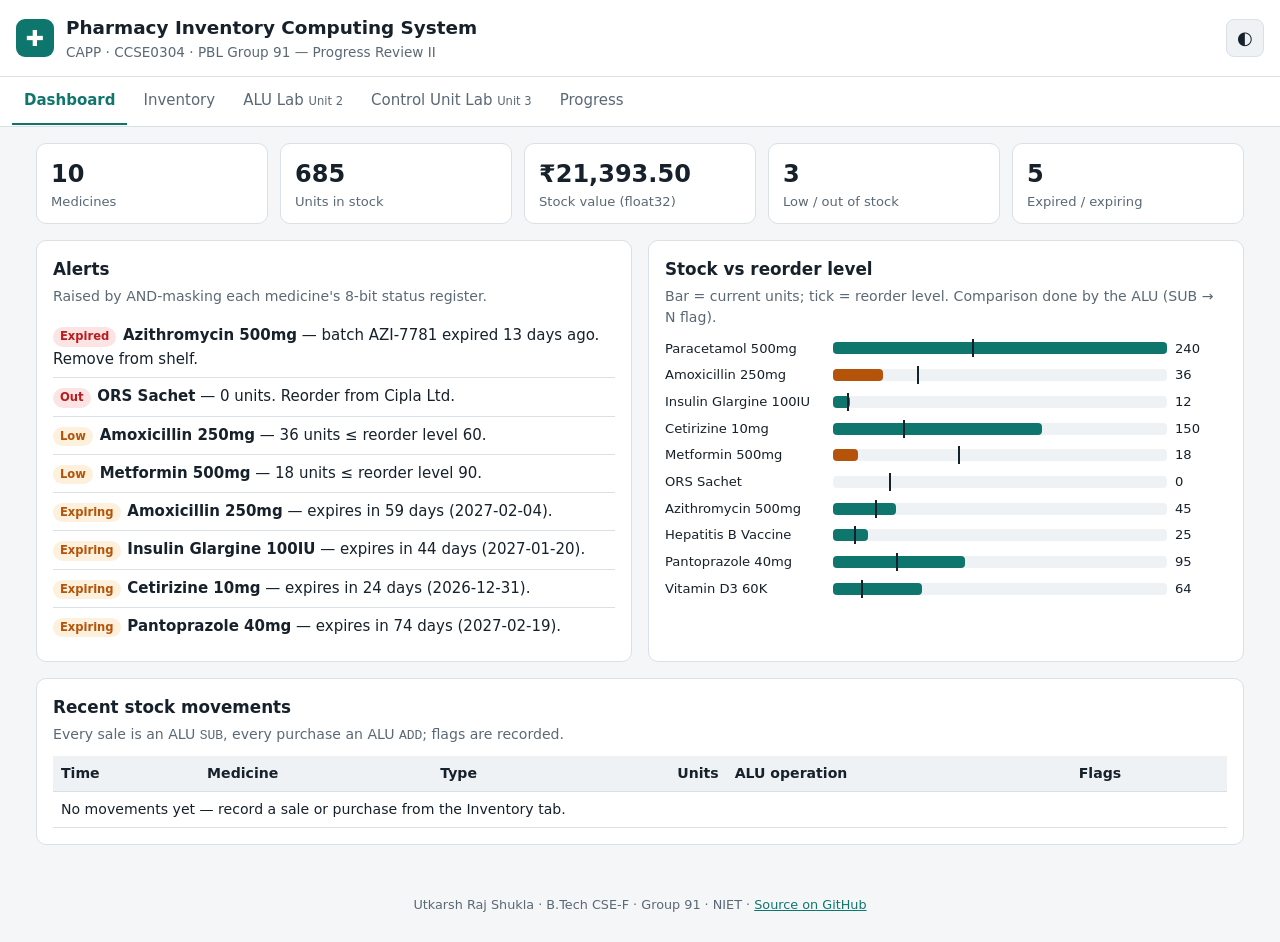
==== index.html @ ebd1732e "Pharmacy Inventory Computing System web app and Progress Report II Implements the remaining Unit 2 (" ====
<!doctype html>
<html lang="en">
<head>
  <meta charset="utf-8">
  <meta name="viewport" content="width=device-width, initial-scale=1">
  <title>Pharmacy Inventory Computing System</title>
  <meta name="description" content="CAPP PBL (CCSE0304) — Pharmacy Inventory Computing System with ALU and Control Unit simulators.">
  <link rel="icon" href="data:image/svg+xml,%3Csvg xmlns='http://www.w3.org/2000/svg' viewBox='0 0 32 32'%3E%3Crect width='32' height='32' rx='7' fill='%230f766e'/%3E%3Cpath d='M13 7h6v6h6v6h-6v6h-6v-6H7v-6h6z' fill='white'/%3E%3C/svg%3E">
  <link rel="stylesheet" href="assets/css/style.css">
</head>
<body>
  <header class="topbar">
    <div class="brand">
      <span class="logo" aria-hidden="true">✚</span>
      <div>
        <h1>Pharmacy Inventory Computing System</h1>
        <p class="sub">CAPP · CCSE0304 · PBL Group 91 — Progress Review II</p>
      </div>
    </div>
    <button class="icon-btn" id="themeBtn" title="Toggle dark / light theme" aria-label="Toggle theme">◐</button>
  </header>

  <nav class="tabs" role="tablist">
    <button role="tab" data-tab="dashboard" class="active">Dashboard</button>
    <button role="tab" data-tab="inventory">Inventory</button>
    <button role="tab" data-tab="alu">ALU Lab <small>Unit 2</small></button>
    <button role="tab" data-tab="cpu">Control Unit Lab <small>Unit 3</small></button>
    <button role="tab" data-tab="progress">Progress</button>
  </nav>

  <main>
    <!-- ============================ DASHBOARD ============================ -->
    <section id="tab-dashboard" class="tab active">
      <div class="kpis" id="kpis"></div>
      <div class="grid2">
        <div class="card">
          <h2>Alerts</h2>
          <p class="hint">Raised by AND-masking each medicine's 8-bit status register.</p>
          <ul class="alerts" id="alerts"></ul>
        </div>
        <div class="card">
          <h2>Stock vs reorder level</h2>
          <p class="hint">Bar = current units; tick = reorder level. Comparison done by the ALU (SUB → N flag).</p>
          <div id="stockBars" class="bars"></div>
        </div>
      </div>
      <div class="card">
        <h2>Recent stock movements</h2>
        <p class="hint">Every sale is an ALU <code>SUB</code>, every purchase an ALU <code>ADD</code>; flags are recorded.</p>
        <div class="table-wrap"><table id="txTable"></table></div>
      </div>
    </section>

    <!-- ============================ INVENTORY ============================ -->
    <section id="tab-inventory" class="tab">
      <div class="card">
        <div class="toolbar">
          <input type="search" id="search" placeholder="Search medicine, batch, supplier…" aria-label="Search">
          <div class="mask-filter" id="maskFilter" title="Filter with a bit mask (status AND mask ≠ 0)"></div>
          <span class="spacer"></span>
          <button class="btn primary" id="addBtn">+ Add medicine</button>
          <button class="btn" id="exportBtn">Export</button>
          <label class="btn">Import<input type="file" id="importFile" accept=".json" hidden></label>
          <button class="btn ghost" id="resetBtn">Reset sample data</button>
        </div>
        <p class="hint" id="maskExpr"></p>
        <div class="table-wrap"><table id="invTable" class="inv"></table></div>
      </div>
    </section>

    <!-- ============================ ALU LAB ============================ -->
    <section id="tab-alu" class="tab">
      <div class="card">
        <h2>Arithmetic &amp; Logic Unit design</h2>
        <p class="hint">8-bit ALU with function select S2 S1 S0. Example: A = units in stock, B = units sold.</p>
        <div class="form-row">
          <label>A <input type="number" id="aluA" value="120" min="0" max="255"></label>
          <label>B <input type="number" id="aluB" value="30" min="0" max="255"></label>
        </div>
        <div class="table-wrap"><table id="aluTable"></table></div>
      </div>

      <div class="grid2">
        <div class="card">
          <h2>Division — strips from loose tablets</h2>
          <p class="hint">Tablets ÷ pack size = strips (quotient) and loose tablets (remainder).</p>
          <div class="form-row">
            <label>Dividend Q <input type="number" id="divQ" value="157" min="0" max="255"></label>
            <label>Divisor M <input type="number" id="divM" value="10" min="1" max="255"></label>
            <label>Method
              <select id="divMethod"><option value="restoring">Restoring</option><option value="nonrestoring">Non-restoring</option></select>
            </label>
          </div>
          <div id="divOut"></div>
        </div>
        <div class="card">
          <h2>Booth's multiplication (signed)</h2>
          <p class="hint">e.g. stock change (−ve for returns) × units per pack. Range −127…127.</p>
          <div class="form-row">
            <label>Multiplicand M <input type="number" id="bM" value="-12" min="-127" max="127"></label>
            <label>Multiplier Q <input type="number" id="bQ" value="10" min="-127" max="127"></label>
          </div>
          <div id="boothOut"></div>
        </div>
      </div>

      <div class="card">
        <h2>Logic operations on the medicine status register</h2>
        <p class="hint">Selective set (OR), selective clear (AND with mask'), selective complement (XOR) and mask test (AND).</p>
        <div class="form-row">
          <label>Medicine <select id="logicMed"></select></label>
          <label>Operation
            <select id="logicOp">
              <option value="test">Mask test  (R ∧ M)</option>
              <option value="set">Selective set  (R ∨ M)</option>
              <option value="clear">Selective clear  (R ∧ M')</option>
              <option value="complement">Selective complement  (R ⊕ M)</option>
            </select>
          </label>
        </div>
        <div id="logicMask" class="bitpick"></div>
        <div id="logicOut"></div>
      </div>

      <div class="grid2">
        <div class="card">
          <h2>IEEE 754 — how a price is stored</h2>
          <div class="form-row">
            <label>Value (₹) <input type="text" id="fpVal" value="12.75"></label>
            <label>Precision
              <select id="fpPrec"><option value="single">Single (32-bit)</option><option value="double">Double (64-bit)</option></select>
            </label>
          </div>
          <div class="chips" id="fpPresets"></div>
          <div id="fpOut"></div>
        </div>
        <div class="card">
          <h2>Floating point arithmetic, step by step</h2>
          <p class="hint">Single precision, round-to-nearest-even — e.g. unit price × quantity = stock value.</p>
          <div class="form-row">
            <label>A <input type="text" id="fpA" value="6.4"></label>
            <label>Op
              <select id="fpOp"><option value="mul">×</option><option value="add">+</option><option value="sub">−</option><option value="div">÷</option></select>
            </label>
            <label>B <input type="text" id="fpB" value="36"></label>
          </div>
          <div id="fpArithOut"></div>
        </div>
      </div>
    </section>

    <!-- ============================ CONTROL UNIT LAB ============================ -->
    <section id="tab-cpu" class="tab">
      <div class="card">
        <h2>PharmaCPU — instruction set &amp; formats</h2>
        <p class="hint">16-bit instructions, 4-bit opcode, 8 registers, 512-word memory. Inventory records live at <code>0x100</code>.</p>
        <div class="grid2 tight">
          <div class="table-wrap"><table id="isaTable" class="compact"></table></div>
          <div id="formats"></div>
        </div>
      </div>

      <div class="card">
        <div class="toolbar">
          <h2 class="grow">Instruction cycle simulator</h2>
          <label>Program <select id="progSel"></select></label>
          <label>Control <select id="ctlSel"><option value="hard">Hardwired</option><option value="micro">Microprogrammed</option></select></label>
        </div>
        <p class="hint" id="progAbout"></p>
        <div class="sim">
          <div>
            <textarea id="asm" spellcheck="false" aria-label="Assembly source"></textarea>
            <div class="toolbar">
              <button class="btn primary" id="asmBtn">Assemble &amp; load</button>
              <button class="btn" id="tickBtn" title="One clock: one micro-operation step">Clock ▸</button>
              <button class="btn" id="instrBtn" title="Complete one instruction cycle">Instruction ▸▸</button>
              <button class="btn" id="runBtn">Run ▶</button>
            </div>
            <p class="err" id="asmErr"></p>
            <div class="table-wrap short"><table id="codeTable" class="compact mono"></table></div>
          </div>
          <div>
            <div id="regs" class="regs"></div>
            <div id="ctlView"></div>
            <h3>Micro-operation log</h3>
            <div class="table-wrap short"><table id="uopLog" class="compact mono"></table></div>
          </div>
        </div>
        <h3>Memory: inventory records (0x100…)</h3>
        <div class="table-wrap"><table id="memTable" class="compact mono"></table></div>
      </div>

      <div class="card">
        <h2>Horizontal vs vertical microprogramming</h2>
        <p class="hint" id="microHint"></p>
        <div class="table-wrap"><table id="cmTable" class="compact mono"></table></div>
      </div>

      <div class="card">
        <div class="toolbar">
          <h2 class="grow">Pipelining — 5-stage timing diagram</h2>
          <label><input type="checkbox" id="fwd" checked> Operand forwarding</label>
          <label>Show first <input type="number" id="pipeN" value="16" min="4" max="60"> instructions</label>
        </div>
        <div id="pipeStats" class="kpis small"></div>
        <div class="table-wrap"><table id="pipeTable" class="pipe mono"></table></div>
      </div>

      <div class="grid2">
        <div class="card">
          <h2>RISC vs CISC — recording sales</h2>
          <div class="form-row">
            <label>Sales transactions <input type="number" id="rcN" value="100" min="1" max="100000"></label>
          </div>
          <div id="riscCisc"></div>
        </div>
        <div class="card">
          <h2>Flynn's classification — expiry scan</h2>
          <div class="form-row">
            <label>SIMD lanes
              <select id="lanes"><option>2</option><option selected>4</option><option>8</option></select>
            </label>
            <button class="btn" id="sisdBtn">Run SISD</button>
            <button class="btn primary" id="simdBtn">Run SIMD</button>
          </div>
          <div id="flynnGrid" class="lanes"></div>
          <p id="flynnStat" class="hint"></p>
          <div class="table-wrap"><table id="flynnTable" class="compact"></table></div>
        </div>
      </div>
    </section>

    <!-- ============================ PROGRESS ============================ -->
    <section id="tab-progress" class="tab">
      <div class="card">
        <h2>Project progress — Review II</h2>
        <div class="progress"><div style="width:50%"></div><span>50%</span></div>
        <p class="hint">Month 1 (25%): problem, objectives, research, Unit 1 &amp; 2 study. Month 2 (+25%): remaining Unit 2 + Unit 3 implemented in this web app.</p>
        <div class="table-wrap"><table id="syllabus"></table></div>
      </div>
      <div class="card">
        <h2>Evidence &amp; supporting material</h2>
        <ul class="evidence">
          <li><b>Source code:</b> <a href="https://github.com/utk042/CAPP-PBL" target="_blank" rel="noopener">github.com/utk042/CAPP-PBL</a></li>
          <li><b>Live web app:</b> <a href="https://utk042.github.io/CAPP-PBL/" target="_blank" rel="noopener">utk042.github.io/CAPP-PBL</a> (GitHub Pages)</li>
          <li><b>Class notes &amp; lecture PPTs</b> (Units 2 &amp; 3) — division algorithms, IEEE 754, instruction cycle, micro-operations, hardwired vs microprogrammed control, pipelining, Flynn's taxonomy.</li>
          <li><b>Reference texts:</b> M. Morris Mano, <i>Computer System Architecture</i>; W. Stallings, <i>Computer Organization and Architecture</i>; Hamacher, <i>Computer Organization</i>.</li>
          <li><b>Automated self-checks:</b> <code>node tests/run.js</code> — verifies the ALU, Booth, division, IEEE 754 arithmetic (against hardware) and the CPU programs.</li>
          <li><b>Progress reports:</b> <code>reports/</code> folder of the repository.</li>
        </ul>
      </div>
    </section>
  </main>

  <dialog id="medDialog">
    <form method="dialog" id="medForm">
      <h2 id="medTitle">Add medicine</h2>
      <div class="form-grid">
        <label>Name <input name="name" required></label>
        <label>Category <input name="category"></label>
        <label>Batch <input name="batch"></label>
        <label>Supplier <input name="supplier"></label>
        <label>Quantity (units) <input name="qty" type="number" min="0" max="65535" required></label>
        <label>Units per pack <input name="packSize" type="number" min="1" max="255" required></label>
        <label>Reorder level <input name="reorder" type="number" min="0" max="65535" required></label>
        <label>Unit price (₹) <input name="price" type="number" min="0" step="0.01" required></label>
        <label>Expiry date <input name="expiry" type="date" required></label>
        <label class="check"><input name="rx" type="checkbox"> Prescription only</label>
        <label class="check"><input name="cold" type="checkbox"> Cold storage</label>
      </div>
      <div class="toolbar end">
        <button class="btn ghost" value="cancel" formnovalidate>Cancel</button>
        <button class="btn primary" value="save">Save</button>
      </div>
    </form>
  </dialog>

  <dialog id="moveDialog">
    <form method="dialog" id="moveForm">
      <h2 id="moveTitle">Stock movement</h2>
      <div class="form-row">
        <label>Type <select name="kind"><option value="sale">Sale (ALU SUB)</option><option value="purchase">Purchase (ALU ADD)</option></select></label>
        <label>Units <input name="units" type="number" min="1" max="65535" value="10" required></label>
      </div>
      <p class="err" id="moveErr"></p>
      <div class="toolbar end">
        <button class="btn ghost" value="cancel" formnovalidate>Cancel</button>
        <button class="btn primary" value="save">Apply</button>
      </div>
    </form>
  </dialog>

  <div id="toast" role="status" aria-live="polite"></div>

  <footer>
    Utkarsh Raj Shukla · B.Tech CSE-F · Group 91 · NIET ·
    <a href="https://github.com/utk042/CAPP-PBL" target="_blank" rel="noopener">Source on GitHub</a>
  </footer>

  <script src="assets/js/alu.js"></script>
  <script src="assets/js/cpu.js"></script>
  <script src="assets/js/store.js"></script>
  <script src="assets/js/app.js"></script>
</body>
</html>
---- assets/css/style.css ----
:root {
  --bg: #f4f6f8;
  --surface: #ffffff;
  --surface-2: #eef2f4;
  --text: #17212b;
  --muted: #5b6875;
  --border: #d9e0e6;
  --accent: #0f766e;
  --accent-soft: #d5efeb;
  --warn: #b45309;
  --warn-soft: #fdf0dc;
  --danger: #b91c1c;
  --danger-soft: #fde4e4;
  --ok: #15803d;
  --ok-soft: #dcf3e3;
  --info: #1d4ed8;
  --info-soft: #e0e9fd;
  --s-fill: #7c3aed;
  --e-fill: #0369a1;
  --f-fill: #0f766e;
  --radius: 10px;
  --mono: ui-monospace, SFMono-Regular, Menlo, Consolas, monospace;
  color-scheme: light;
}
@media (prefers-color-scheme: dark) {
  :root:not([data-theme="light"]) {
    --bg: #0f1418; --surface: #182027; --surface-2: #1f2a33; --text: #e5ebf0; --muted: #96a3ae;
    --border: #2c3944; --accent: #2dd4bf; --accent-soft: #123a37; --warn: #f59e0b; --warn-soft: #3a2a10;
    --danger: #f87171; --danger-soft: #3d1a1a; --ok: #4ade80; --ok-soft: #133222; --info: #60a5fa; --info-soft: #172a4a;
    --s-fill: #a78bfa; --e-fill: #38bdf8; --f-fill: #2dd4bf; color-scheme: dark;
  }
}
:root[data-theme="dark"] {
  --bg: #0f1418; --surface: #182027; --surface-2: #1f2a33; --text: #e5ebf0; --muted: #96a3ae;
  --border: #2c3944; --accent: #2dd4bf; --accent-soft: #123a37; --warn: #f59e0b; --warn-soft: #3a2a10;
  --danger: #f87171; --danger-soft: #3d1a1a; --ok: #4ade80; --ok-soft: #133222; --info: #60a5fa; --info-soft: #172a4a;
  --s-fill: #a78bfa; --e-fill: #38bdf8; --f-fill: #2dd4bf; color-scheme: dark;
}

* { box-sizing: border-box; }
html { -webkit-text-size-adjust: 100%; }
body {
  margin: 0; background: var(--bg); color: var(--text);
  font: 15px/1.5 system-ui, -apple-system, "Segoe UI", Roboto, sans-serif;
}
a { color: var(--accent); }
code, .mono { font-family: var(--mono); font-size: 0.92em; }
h1 { font-size: 1.15rem; margin: 0; }
h2 { font-size: 1.05rem; margin: 0 0 4px; }
h3 { font-size: 0.95rem; margin: 14px 0 6px; }
.hint { color: var(--muted); font-size: 0.88rem; margin: 2px 0 10px; }
.err { color: var(--danger); font-size: 0.88rem; min-height: 1em; margin: 4px 0; white-space: pre-wrap; }

.topbar {
  display: flex; align-items: center; justify-content: space-between; gap: 12px;
  padding: 14px 16px; background: var(--surface); border-bottom: 1px solid var(--border);
}
.brand { display: flex; gap: 12px; align-items: center; min-width: 0; }
.logo {
  width: 38px; height: 38px; border-radius: 9px; background: var(--accent); color: var(--surface);
  display: grid; place-items: center; font-size: 22px; flex: none;
}
.sub { margin: 0; color: var(--muted); font-size: 0.85rem; }
.icon-btn { border: 1px solid var(--border); background: var(--surface-2); color: var(--text); border-radius: 8px; width: 38px; height: 38px; font-size: 18px; cursor: pointer; flex: none; }

.tabs {
  display: flex; gap: 4px; padding: 0 12px; background: var(--surface); border-bottom: 1px solid var(--border);
  overflow-x: auto; position: sticky; top: 0; z-index: 5;
}
.tabs button {
  border: 0; background: none; color: var(--muted); padding: 12px 12px; cursor: pointer; font: inherit;
  border-bottom: 2px solid transparent; white-space: nowrap;
}
.tabs button small { font-size: 0.72rem; color: var(--muted); }
.tabs button.active { color: var(--accent); border-bottom-color: var(--accent); font-weight: 600; }

main { max-width: 1240px; margin: 0 auto; padding: 16px; }
.tab { display: none; }
.tab.active { display: block; }
.card { background: var(--surface); border: 1px solid var(--border); border-radius: var(--radius); padding: 16px; margin-bottom: 16px; min-width: 0; }
.grid2 { display: grid; grid-template-columns: repeat(2, minmax(0, 1fr)); gap: 16px; }
.grid2 > .card { margin-bottom: 0; }
.grid2 + .card, .grid2 + .grid2 { margin-top: 16px; }
.grid2.tight { gap: 12px; }
@media (max-width: 860px) { .grid2 { grid-template-columns: minmax(0, 1fr); } }

.kpis { display: grid; grid-template-columns: repeat(auto-fit, minmax(160px, 1fr)); gap: 12px; margin-bottom: 16px; }
.kpi { background: var(--surface); border: 1px solid var(--border); border-radius: var(--radius); padding: 12px 14px; }
.kpi .v { font-size: 1.5rem; font-weight: 700; font-variant-numeric: tabular-nums; }
.kpi .l { color: var(--muted); font-size: 0.82rem; }
.kpis.small .kpi { padding: 8px 12px; background: var(--surface-2); }
.kpis.small .v { font-size: 1.15rem; }

.table-wrap { overflow-x: auto; max-width: 100%; }
.table-wrap.short { max-height: 300px; overflow-y: auto; }
table { border-collapse: collapse; width: 100%; font-size: 0.88rem; }
th, td { text-align: left; padding: 7px 8px; border-bottom: 1px solid var(--border); vertical-align: top; }
th { background: var(--surface-2); font-weight: 600; position: sticky; top: 0; z-index: 1; }
td.num, th.num { text-align: right; font-variant-numeric: tabular-nums; }
table.compact th, table.compact td { padding: 4px 6px; }
tr.cur td { background: var(--accent-soft); }
tr.hi td { background: var(--info-soft); }

.toolbar { display: flex; flex-wrap: wrap; gap: 8px; align-items: center; margin-bottom: 8px; }
.toolbar.end { justify-content: flex-end; margin-top: 12px; }
.toolbar .grow { flex: 1; margin: 0; }
.spacer { flex: 1; }
.btn {
  border: 1px solid var(--border); background: var(--surface-2); color: var(--text); padding: 7px 12px;
  border-radius: 8px; cursor: pointer; font: inherit; font-size: 0.88rem; display: inline-flex; align-items: center; gap: 4px;
}
.btn:hover { border-color: var(--accent); }
.btn.primary { background: var(--accent); color: var(--surface); border-color: var(--accent); font-weight: 600; }
.btn.ghost { background: transparent; }
.btn.sm { padding: 3px 8px; font-size: 0.8rem; }
.btn.danger { color: var(--danger); }
input, select, textarea {
  font: inherit; font-size: 0.9rem; color: var(--text); background: var(--surface); border: 1px solid var(--border);
  border-radius: 7px; padding: 6px 8px; max-width: 100%;
}
input[type="number"] { width: 110px; }
input[type="search"] { min-width: 220px; flex: 1 1 220px; }
.form-row { display: flex; flex-wrap: wrap; gap: 12px; align-items: end; margin-bottom: 10px; }
.form-row label, .toolbar label { display: flex; flex-direction: column; gap: 3px; font-size: 0.8rem; color: var(--muted); }
.toolbar label:has(input[type="checkbox"]) { flex-direction: row; align-items: center; }
.form-grid { display: grid; grid-template-columns: repeat(2, minmax(0, 1fr)); gap: 10px; }
.form-grid label { display: flex; flex-direction: column; gap: 3px; font-size: 0.8rem; color: var(--muted); }
.form-grid label.check { flex-direction: row; align-items: center; gap: 6px; }
.form-grid input:not([type="checkbox"]) { width: 100%; }
@media (max-width: 520px) { .form-grid { grid-template-columns: minmax(0, 1fr); } }

.badge { display: inline-block; padding: 1px 7px; border-radius: 999px; font-size: 0.72rem; font-weight: 600; margin: 1px 2px 1px 0; white-space: nowrap; }
.b-ok { background: var(--ok-soft); color: var(--ok); }
.b-warn { background: var(--warn-soft); color: var(--warn); }
.b-danger { background: var(--danger-soft); color: var(--danger); }
.b-info { background: var(--info-soft); color: var(--info); }
.b-muted { background: var(--surface-2); color: var(--muted); }

.alerts { list-style: none; padding: 0; margin: 0; }
.alerts li { padding: 7px 0; border-bottom: 1px solid var(--border); }
.alerts li:last-child { border-bottom: 0; }

.bars { display: grid; gap: 7px; }
.bar-row { display: grid; grid-template-columns: minmax(90px, 160px) 1fr 52px; gap: 8px; align-items: center; font-size: 0.82rem; }
.bar-row .name { overflow: hidden; text-overflow: ellipsis; white-space: nowrap; }
.bar { position: relative; height: 12px; background: var(--surface-2); border-radius: 4px; }
.bar > i { position: absolute; inset: 0 auto 0 0; border-radius: 4px; background: var(--accent); }
.bar > i.low { background: var(--warn); }
.bar > i.out { background: var(--danger); }
.bar > b { position: absolute; top: -3px; bottom: -3px; width: 2px; background: var(--text); }

.bits { display: inline-flex; gap: 2px; flex-wrap: wrap; font-family: var(--mono); }
.bits span { min-width: 18px; text-align: center; padding: 2px 1px; border-radius: 3px; font-size: 0.82rem; }
.bits .s { background: var(--s-fill); color: var(--surface); }
.bits .e { background: var(--e-fill); color: var(--surface); }
.bits .f { background: var(--f-fill); color: var(--surface); }
.bits .on { background: var(--accent); color: var(--surface); }
.bits .off { background: var(--surface-2); color: var(--muted); }
.legend { display: flex; gap: 12px; flex-wrap: wrap; font-size: 0.8rem; color: var(--muted); margin: 6px 0; }
.legend i { display: inline-block; width: 10px; height: 10px; border-radius: 2px; margin-right: 4px; vertical-align: -1px; }
.chips { display: flex; flex-wrap: wrap; gap: 6px; margin-bottom: 8px; }
.bitpick { display: flex; flex-wrap: wrap; gap: 6px; margin: 6px 0 10px; }
.bitpick label { display: inline-flex; align-items: center; gap: 4px; padding: 3px 8px; border: 1px solid var(--border); border-radius: 999px; font-size: 0.8rem; cursor: pointer; }
.bitpick label:has(input:checked) { background: var(--accent-soft); border-color: var(--accent); }
.mask-filter { display: flex; flex-wrap: wrap; gap: 4px; }
.mask-filter label { display: inline-flex; gap: 3px; align-items: center; font-size: 0.75rem; padding: 3px 7px; border: 1px solid var(--border); border-radius: 999px; cursor: pointer; }
.mask-filter label:has(input:checked) { background: var(--accent-soft); border-color: var(--accent); }

.steps { display: grid; gap: 6px; }
.step { background: var(--surface-2); border-radius: 7px; padding: 7px 10px; }
.step b { display: block; font-size: 0.85rem; }
.step pre { margin: 2px 0 0; white-space: pre-wrap; word-break: break-all; font-family: var(--mono); font-size: 0.8rem; }
.result { margin: 10px 0 0; padding: 8px 12px; border-left: 3px solid var(--accent); background: var(--accent-soft); border-radius: 0 7px 7px 0; font-size: 0.9rem; }
.kv { display: grid; grid-template-columns: max-content 1fr; gap: 3px 12px; font-size: 0.86rem; margin-top: 8px; }
.kv dt { color: var(--muted); }
.kv dd { margin: 0; font-family: var(--mono); word-break: break-all; }

.fmt { margin-bottom: 8px; }
.fmt .t { font-size: 0.8rem; color: var(--muted); margin-bottom: 2px; }
.fmt .row { display: flex; font-family: var(--mono); font-size: 0.75rem; }
.fmt .row div { border: 1px solid var(--border); padding: 3px 2px; text-align: center; background: var(--surface-2); overflow: hidden; white-space: nowrap; }

.sim { display: grid; grid-template-columns: minmax(0, 1fr) minmax(0, 1fr); gap: 16px; }
@media (max-width: 900px) { .sim { grid-template-columns: minmax(0, 1fr); } }
textarea#asm { width: 100%; min-height: 260px; font-family: var(--mono); font-size: 0.82rem; line-height: 1.45; resize: vertical; }
.regs { display: grid; grid-template-columns: repeat(auto-fill, minmax(118px, 1fr)); gap: 6px; }
.reg { background: var(--surface-2); border-radius: 7px; padding: 5px 8px; font-family: var(--mono); font-size: 0.8rem; }
.reg b { color: var(--muted); font-weight: 600; margin-right: 4px; }
.reg.changed { outline: 2px solid var(--accent); }
.ctl { margin-top: 10px; padding: 10px; border: 1px dashed var(--border); border-radius: 8px; font-size: 0.85rem; }
.ctl .tline { display: flex; gap: 3px; flex-wrap: wrap; margin: 4px 0; }
.ctl .tline span { font-family: var(--mono); font-size: 0.75rem; padding: 2px 6px; border-radius: 4px; background: var(--surface-2); color: var(--muted); }
.ctl .tline span.on { background: var(--accent); color: var(--surface); }
.ctl code.word { word-break: break-all; }

table.pipe td, table.pipe th { text-align: center; padding: 4px 3px; min-width: 34px; font-size: 0.75rem; }
table.pipe td:first-child, table.pipe th:first-child { text-align: left; white-space: nowrap; min-width: 150px; position: sticky; left: 0; background: var(--surface); }
table.pipe th:first-child { background: var(--surface-2); }
.st-IF { background: #dbeafe; color: #1e3a8a; }
.st-ID { background: #e0e7ff; color: #3730a3; }
.st-EX { background: #ccfbf1; color: #115e59; }
.st-MEM { background: #fef3c7; color: #92400e; }
.st-WB { background: #dcfce7; color: #166534; }
.st-stall { background: repeating-linear-gradient(45deg, var(--danger-soft), var(--danger-soft) 4px, transparent 4px, transparent 8px); color: var(--danger); }

.lanes { display: grid; grid-template-columns: repeat(auto-fill, minmax(92px, 1fr)); gap: 6px; margin: 8px 0; }
.lane { border: 1px solid var(--border); border-radius: 7px; padding: 6px; font-size: 0.75rem; transition: background 0.2s; }
.lane .n { font-weight: 600; white-space: nowrap; overflow: hidden; text-overflow: ellipsis; }
.lane.active { background: var(--info-soft); border-color: var(--info); }
.lane.bad { background: var(--danger-soft); border-color: var(--danger); }
.lane.good { background: var(--ok-soft); }

.progress { position: relative; height: 26px; background: var(--surface-2); border-radius: 999px; overflow: hidden; margin: 10px 0; }
.progress > div { height: 100%; background: var(--accent); }
.progress > span { position: absolute; inset: 0; display: grid; place-items: center; font-weight: 700; font-size: 0.9rem; }
.evidence li { margin-bottom: 6px; }

dialog { border: 1px solid var(--border); border-radius: 12px; background: var(--surface); color: var(--text); padding: 18px; width: min(560px, calc(100vw - 32px)); }
dialog::backdrop { background: rgba(0, 0, 0, 0.45); }
#toast { position: fixed; left: 50%; bottom: 20px; transform: translateX(-50%); background: var(--text); color: var(--surface); padding: 9px 16px; border-radius: 8px; font-size: 0.88rem; opacity: 0; pointer-events: none; transition: opacity 0.2s; max-width: calc(100vw - 32px); }
#toast.show { opacity: 1; }
footer { text-align: center; color: var(--muted); font-size: 0.8rem; padding: 18px 16px 28px; }

@media (max-width: 600px) {
  main { padding: 12px 16px; }
  .topbar { padding: 12px 16px; }
  h1 { font-size: 1rem; }
  input[type="search"] { min-width: 0; }
}
table.inv { min-width: 980px; }
.toolbar label.btn { flex-direction: row; font-size: 0.88rem; color: var(--text); }
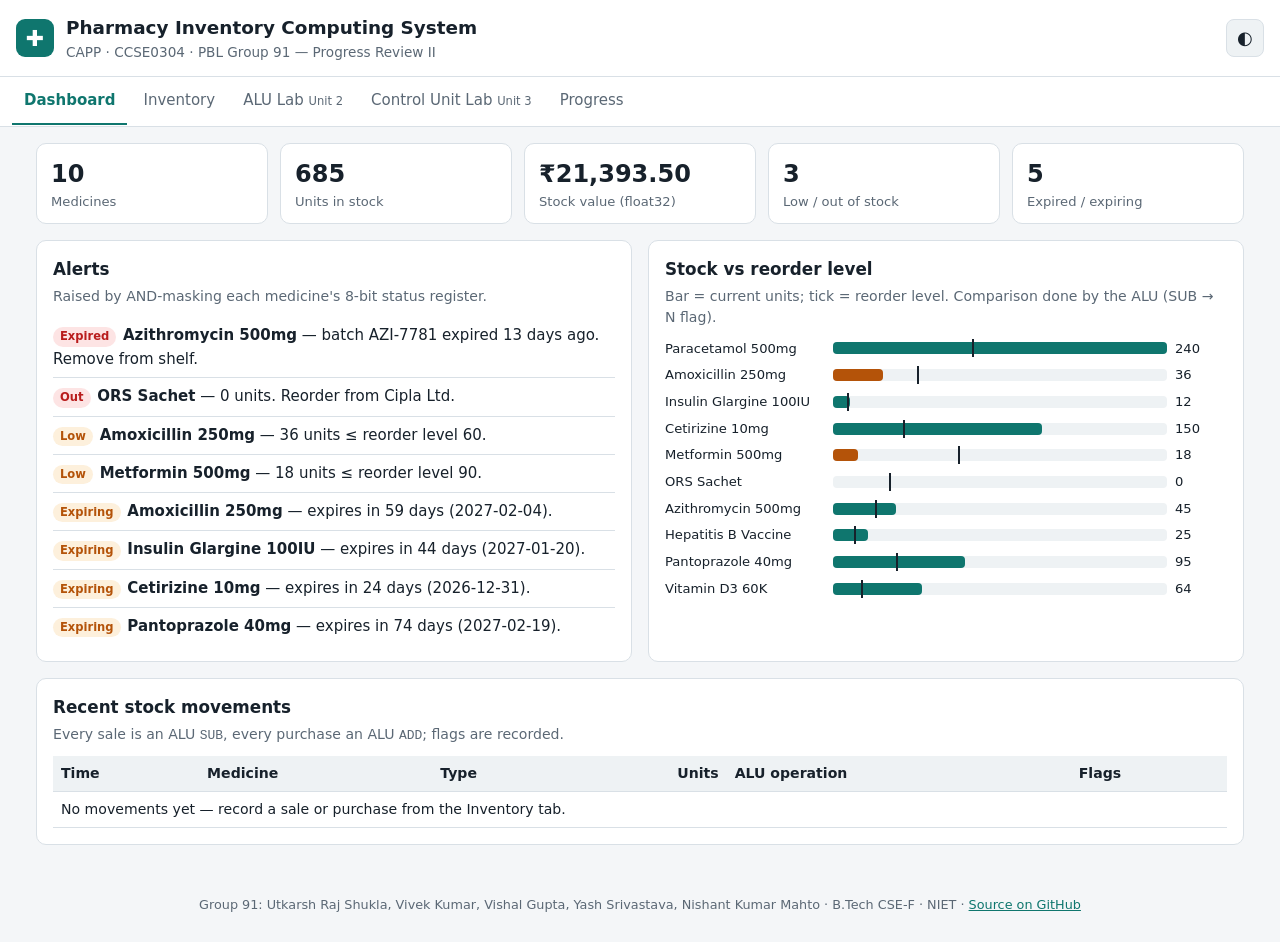
==== commit a0ec2035: "Rewrite Progress Report II in the group front-page format Front page lists all five group members wi" ====
--- a/index.html
+++ b/index.html
@@ -293,7 +293,7 @@
   <div id="toast" role="status" aria-live="polite"></div>
 
   <footer>
-    Utkarsh Raj Shukla · B.Tech CSE-F · Group 91 · NIET ·
+    Group 91: Utkarsh Raj Shukla, Vivek Kumar, Vishal Gupta, Yash Srivastava, Nishant Kumar Mahto · B.Tech CSE-F · NIET ·
     <a href="https://github.com/utk042/CAPP-PBL" target="_blank" rel="noopener">Source on GitHub</a>
   </footer>
 
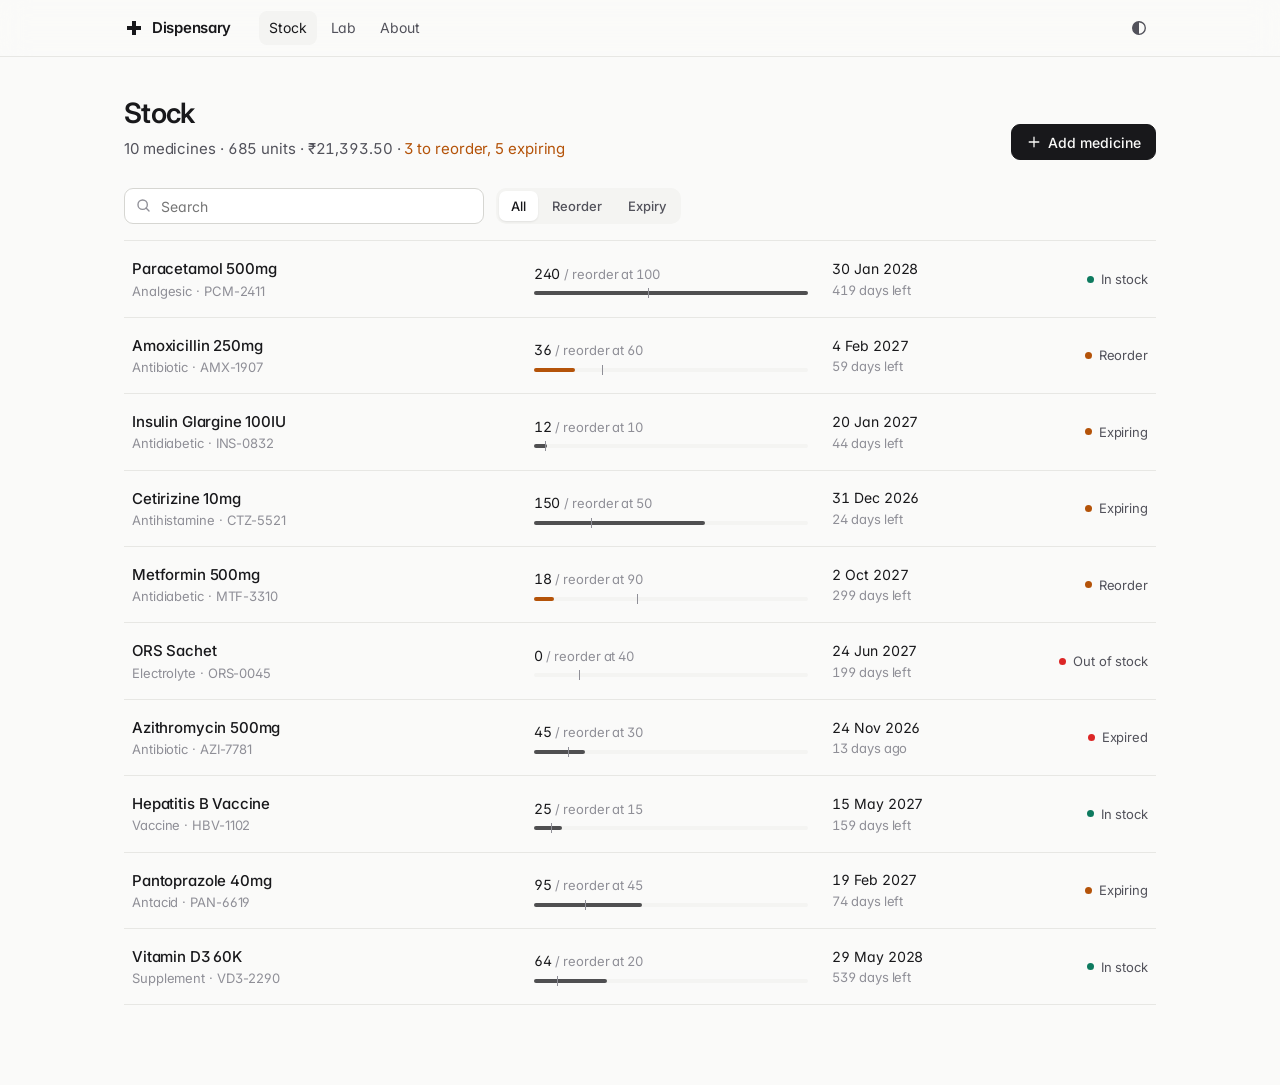
==== commit c6b86bbb: "Redesign the web app: minimal, three views, one concept at a time Stock is now a clean list with a d" ====
--- a/index.html
+++ b/index.html
@@ -2,300 +2,152 @@
 <html lang="en">
 <head>
   <meta charset="utf-8">
-  <meta name="viewport" content="width=device-width, initial-scale=1">
+  <meta name="viewport" content="width=device-width, initial-scale=1, viewport-fit=cover">
   <title>Pharmacy Inventory Computing System</title>
-  <meta name="description" content="CAPP PBL (CCSE0304) — Pharmacy Inventory Computing System with ALU and Control Unit simulators.">
-  <link rel="icon" href="data:image/svg+xml,%3Csvg xmlns='http://www.w3.org/2000/svg' viewBox='0 0 32 32'%3E%3Crect width='32' height='32' rx='7' fill='%230f766e'/%3E%3Cpath d='M13 7h6v6h6v6h-6v6h-6v-6H7v-6h6z' fill='white'/%3E%3C/svg%3E">
+  <meta name="description" content="Pharmacy inventory with the computer architecture behind every operation. CAPP PBL, Group 91, NIET.">
+  <meta name="theme-color" content="#fafaf9" media="(prefers-color-scheme: light)">
+  <meta name="theme-color" content="#0b0b0c" media="(prefers-color-scheme: dark)">
+  <link rel="icon" href="data:image/svg+xml,%3Csvg xmlns='http://www.w3.org/2000/svg' viewBox='0 0 32 32'%3E%3Crect width='32' height='32' rx='8' fill='%2318181b'/%3E%3Cpath d='M14 8h4v6h6v4h-6v6h-4v-6H8v-4h6z' fill='white'/%3E%3C/svg%3E">
+  <link rel="preconnect" href="https://fonts.googleapis.com">
+  <link rel="preconnect" href="https://fonts.gstatic.com" crossorigin>
+  <link href="https://fonts.googleapis.com/css2?family=Inter:wght@400;500;600&family=JetBrains+Mono:wght@400;500&display=swap" rel="stylesheet">
   <link rel="stylesheet" href="assets/css/style.css">
 </head>
 <body>
-  <header class="topbar">
-    <div class="brand">
-      <span class="logo" aria-hidden="true">✚</span>
-      <div>
-        <h1>Pharmacy Inventory Computing System</h1>
-        <p class="sub">CAPP · CCSE0304 · PBL Group 91 — Progress Review II</p>
-      </div>
+  <header class="bar">
+    <div class="bar-in">
+      <a class="mark" href="#stock" aria-label="Home">
+        <svg viewBox="0 0 20 20" aria-hidden="true"><path d="M8 3h4v5h5v4h-5v5H8v-5H3V8h5z"/></svg>
+        <span>Dispensary</span>
+      </a>
+      <nav class="nav" aria-label="Sections">
+        <a href="#stock" data-view="stock">Stock</a>
+        <a href="#lab" data-view="lab">Lab</a>
+        <a href="#about" data-view="about">About</a>
+      </nav>
+      <button class="icon" id="theme" aria-label="Toggle dark mode">
+        <svg viewBox="0 0 20 20" aria-hidden="true"><path d="M10 3a7 7 0 1 0 0 14V3z"/><circle cx="10" cy="10" r="7" fill="none" stroke="currentColor" stroke-width="1.5"/></svg>
+      </button>
     </div>
-    <button class="icon-btn" id="themeBtn" title="Toggle dark / light theme" aria-label="Toggle theme">◐</button>
   </header>
 
-  <nav class="tabs" role="tablist">
-    <button role="tab" data-tab="dashboard" class="active">Dashboard</button>
-    <button role="tab" data-tab="inventory">Inventory</button>
-    <button role="tab" data-tab="alu">ALU Lab <small>Unit 2</small></button>
-    <button role="tab" data-tab="cpu">Control Unit Lab <small>Unit 3</small></button>
-    <button role="tab" data-tab="progress">Progress</button>
-  </nav>
+  <main>
+    <!-- ================= STOCK ================= -->
+    <section class="view" id="view-stock">
+      <div class="head">
+        <div>
+          <h1>Stock</h1>
+          <p class="lede" id="summary"></p>
+        </div>
+        <button class="btn solid" id="add">
+          <svg viewBox="0 0 20 20" aria-hidden="true"><path d="M10 4v12M4 10h12"/></svg>Add medicine
+        </button>
+      </div>
 
-  <main>
-    <!-- ============================ DASHBOARD ============================ -->
-    <section id="tab-dashboard" class="tab active">
-      <div class="kpis" id="kpis"></div>
-      <div class="grid2">
-        <div class="card">
-          <h2>Alerts</h2>
-          <p class="hint">Raised by AND-masking each medicine's 8-bit status register.</p>
-          <ul class="alerts" id="alerts"></ul>
-        </div>
-        <div class="card">
-          <h2>Stock vs reorder level</h2>
-          <p class="hint">Bar = current units; tick = reorder level. Comparison done by the ALU (SUB → N flag).</p>
-          <div id="stockBars" class="bars"></div>
+      <div class="tools">
+        <label class="search">
+          <svg viewBox="0 0 20 20" aria-hidden="true"><circle cx="9" cy="9" r="5.5"/><path d="m13 13 3.5 3.5"/></svg>
+          <input type="search" id="q" placeholder="Search" aria-label="Search medicines">
+        </label>
+        <div class="seg" id="filter" role="tablist" aria-label="Filter">
+          <button data-f="all" class="on">All</button>
+          <button data-f="reorder">Reorder</button>
+          <button data-f="expiry">Expiry</button>
         </div>
       </div>
-      <div class="card">
-        <h2>Recent stock movements</h2>
-        <p class="hint">Every sale is an ALU <code>SUB</code>, every purchase an ALU <code>ADD</code>; flags are recorded.</p>
-        <div class="table-wrap"><table id="txTable"></table></div>
+
+      <div class="list" id="list" role="list"></div>
+    </section>
+
+    <!-- ================= LAB ================= -->
+    <section class="view" id="view-lab">
+      <div class="head">
+        <div>
+          <h1>Lab</h1>
+          <p class="lede">The hardware behind each operation, one concept at a time.</p>
+        </div>
+      </div>
+      <div class="lab">
+        <nav class="topics" id="topics" aria-label="Concepts"></nav>
+        <article class="panel" id="panel"></article>
       </div>
     </section>
 
-    <!-- ============================ INVENTORY ============================ -->
-    <section id="tab-inventory" class="tab">
-      <div class="card">
-        <div class="toolbar">
-          <input type="search" id="search" placeholder="Search medicine, batch, supplier…" aria-label="Search">
-          <div class="mask-filter" id="maskFilter" title="Filter with a bit mask (status AND mask ≠ 0)"></div>
-          <span class="spacer"></span>
-          <button class="btn primary" id="addBtn">+ Add medicine</button>
-          <button class="btn" id="exportBtn">Export</button>
-          <label class="btn">Import<input type="file" id="importFile" accept=".json" hidden></label>
-          <button class="btn ghost" id="resetBtn">Reset sample data</button>
-        </div>
-        <p class="hint" id="maskExpr"></p>
-        <div class="table-wrap"><table id="invTable" class="inv"></table></div>
-      </div>
-    </section>
-
-    <!-- ============================ ALU LAB ============================ -->
-    <section id="tab-alu" class="tab">
-      <div class="card">
-        <h2>Arithmetic &amp; Logic Unit design</h2>
-        <p class="hint">8-bit ALU with function select S2 S1 S0. Example: A = units in stock, B = units sold.</p>
-        <div class="form-row">
-          <label>A <input type="number" id="aluA" value="120" min="0" max="255"></label>
-          <label>B <input type="number" id="aluB" value="30" min="0" max="255"></label>
-        </div>
-        <div class="table-wrap"><table id="aluTable"></table></div>
-      </div>
-
-      <div class="grid2">
-        <div class="card">
-          <h2>Division — strips from loose tablets</h2>
-          <p class="hint">Tablets ÷ pack size = strips (quotient) and loose tablets (remainder).</p>
-          <div class="form-row">
-            <label>Dividend Q <input type="number" id="divQ" value="157" min="0" max="255"></label>
-            <label>Divisor M <input type="number" id="divM" value="10" min="1" max="255"></label>
-            <label>Method
-              <select id="divMethod"><option value="restoring">Restoring</option><option value="nonrestoring">Non-restoring</option></select>
-            </label>
-          </div>
-          <div id="divOut"></div>
-        </div>
-        <div class="card">
-          <h2>Booth's multiplication (signed)</h2>
-          <p class="hint">e.g. stock change (−ve for returns) × units per pack. Range −127…127.</p>
-          <div class="form-row">
-            <label>Multiplicand M <input type="number" id="bM" value="-12" min="-127" max="127"></label>
-            <label>Multiplier Q <input type="number" id="bQ" value="10" min="-127" max="127"></label>
-          </div>
-          <div id="boothOut"></div>
+    <!-- ================= ABOUT ================= -->
+    <section class="view" id="view-about">
+      <div class="head">
+        <div>
+          <h1>About</h1>
+          <p class="lede">Computer Architecture &amp; Parallel Processing (CCSE0304) · PBL Group 91 · NIET Greater Noida</p>
         </div>
       </div>
+      <div class="about">
+        <div>
+          <p class="prose">A pharmacy inventory system in which every computation runs on simulated hardware. A sale is an ALU subtraction. A low-stock alert is a bit mask. A price is an IEEE 754 word. A stock scan is a program on a small CPU, run one clock at a time.</p>
 
-      <div class="card">
-        <h2>Logic operations on the medicine status register</h2>
-        <p class="hint">Selective set (OR), selective clear (AND with mask'), selective complement (XOR) and mask test (AND).</p>
-        <div class="form-row">
-          <label>Medicine <select id="logicMed"></select></label>
-          <label>Operation
-            <select id="logicOp">
-              <option value="test">Mask test  (R ∧ M)</option>
-              <option value="set">Selective set  (R ∨ M)</option>
-              <option value="clear">Selective clear  (R ∧ M')</option>
-              <option value="complement">Selective complement  (R ⊕ M)</option>
-            </select>
-          </label>
+          <h2>Progress</h2>
+          <div class="meter"><span style="width:50%"></span></div>
+          <p class="small"><b>50%</b>. Units 1–3 are implemented. Units 4–5 (cache, coherence and parallel systems) come in the final review.</p>
+
+          <h2>Syllabus</h2>
+          <dl class="rows" id="syllabus"></dl>
         </div>
-        <div id="logicMask" class="bitpick"></div>
-        <div id="logicOut"></div>
-      </div>
+        <aside>
+          <h2>Team</h2>
+          <ul class="team">
+            <li><span>Utkarsh Raj Shukla</span><code>2501330100398</code></li>
+            <li><span>Vivek Kumar</span><code>2501330100414</code></li>
+            <li><span>Vishal Gupta</span><code>2501330100411</code></li>
+            <li><span>Yash Srivastava</span><code>2501330100422</code></li>
+            <li><span>Nishant Kumar Mahto</span><code>0261DCS009</code></li>
+          </ul>
+          <p class="small">Faculty: Dr. Amrita Bhatnagar<br>SDG 3: Good Health &amp; Well-Being</p>
 
-      <div class="grid2">
-        <div class="card">
-          <h2>IEEE 754 — how a price is stored</h2>
-          <div class="form-row">
-            <label>Value (₹) <input type="text" id="fpVal" value="12.75"></label>
-            <label>Precision
-              <select id="fpPrec"><option value="single">Single (32-bit)</option><option value="double">Double (64-bit)</option></select>
-            </label>
-          </div>
-          <div class="chips" id="fpPresets"></div>
-          <div id="fpOut"></div>
-        </div>
-        <div class="card">
-          <h2>Floating point arithmetic, step by step</h2>
-          <p class="hint">Single precision, round-to-nearest-even — e.g. unit price × quantity = stock value.</p>
-          <div class="form-row">
-            <label>A <input type="text" id="fpA" value="6.4"></label>
-            <label>Op
-              <select id="fpOp"><option value="mul">×</option><option value="add">+</option><option value="sub">−</option><option value="div">÷</option></select>
-            </label>
-            <label>B <input type="text" id="fpB" value="36"></label>
-          </div>
-          <div id="fpArithOut"></div>
-        </div>
-      </div>
-    </section>
-
-    <!-- ============================ CONTROL UNIT LAB ============================ -->
-    <section id="tab-cpu" class="tab">
-      <div class="card">
-        <h2>PharmaCPU — instruction set &amp; formats</h2>
-        <p class="hint">16-bit instructions, 4-bit opcode, 8 registers, 512-word memory. Inventory records live at <code>0x100</code>.</p>
-        <div class="grid2 tight">
-          <div class="table-wrap"><table id="isaTable" class="compact"></table></div>
-          <div id="formats"></div>
-        </div>
-      </div>
-
-      <div class="card">
-        <div class="toolbar">
-          <h2 class="grow">Instruction cycle simulator</h2>
-          <label>Program <select id="progSel"></select></label>
-          <label>Control <select id="ctlSel"><option value="hard">Hardwired</option><option value="micro">Microprogrammed</option></select></label>
-        </div>
-        <p class="hint" id="progAbout"></p>
-        <div class="sim">
-          <div>
-            <textarea id="asm" spellcheck="false" aria-label="Assembly source"></textarea>
-            <div class="toolbar">
-              <button class="btn primary" id="asmBtn">Assemble &amp; load</button>
-              <button class="btn" id="tickBtn" title="One clock: one micro-operation step">Clock ▸</button>
-              <button class="btn" id="instrBtn" title="Complete one instruction cycle">Instruction ▸▸</button>
-              <button class="btn" id="runBtn">Run ▶</button>
-            </div>
-            <p class="err" id="asmErr"></p>
-            <div class="table-wrap short"><table id="codeTable" class="compact mono"></table></div>
-          </div>
-          <div>
-            <div id="regs" class="regs"></div>
-            <div id="ctlView"></div>
-            <h3>Micro-operation log</h3>
-            <div class="table-wrap short"><table id="uopLog" class="compact mono"></table></div>
-          </div>
-        </div>
-        <h3>Memory: inventory records (0x100…)</h3>
-        <div class="table-wrap"><table id="memTable" class="compact mono"></table></div>
-      </div>
-
-      <div class="card">
-        <h2>Horizontal vs vertical microprogramming</h2>
-        <p class="hint" id="microHint"></p>
-        <div class="table-wrap"><table id="cmTable" class="compact mono"></table></div>
-      </div>
-
-      <div class="card">
-        <div class="toolbar">
-          <h2 class="grow">Pipelining — 5-stage timing diagram</h2>
-          <label><input type="checkbox" id="fwd" checked> Operand forwarding</label>
-          <label>Show first <input type="number" id="pipeN" value="16" min="4" max="60"> instructions</label>
-        </div>
-        <div id="pipeStats" class="kpis small"></div>
-        <div class="table-wrap"><table id="pipeTable" class="pipe mono"></table></div>
-      </div>
-
-      <div class="grid2">
-        <div class="card">
-          <h2>RISC vs CISC — recording sales</h2>
-          <div class="form-row">
-            <label>Sales transactions <input type="number" id="rcN" value="100" min="1" max="100000"></label>
-          </div>
-          <div id="riscCisc"></div>
-        </div>
-        <div class="card">
-          <h2>Flynn's classification — expiry scan</h2>
-          <div class="form-row">
-            <label>SIMD lanes
-              <select id="lanes"><option>2</option><option selected>4</option><option>8</option></select>
-            </label>
-            <button class="btn" id="sisdBtn">Run SISD</button>
-            <button class="btn primary" id="simdBtn">Run SIMD</button>
-          </div>
-          <div id="flynnGrid" class="lanes"></div>
-          <p id="flynnStat" class="hint"></p>
-          <div class="table-wrap"><table id="flynnTable" class="compact"></table></div>
-        </div>
-      </div>
-    </section>
-
-    <!-- ============================ PROGRESS ============================ -->
-    <section id="tab-progress" class="tab">
-      <div class="card">
-        <h2>Project progress — Review II</h2>
-        <div class="progress"><div style="width:50%"></div><span>50%</span></div>
-        <p class="hint">Month 1 (25%): problem, objectives, research, Unit 1 &amp; 2 study. Month 2 (+25%): remaining Unit 2 + Unit 3 implemented in this web app.</p>
-        <div class="table-wrap"><table id="syllabus"></table></div>
-      </div>
-      <div class="card">
-        <h2>Evidence &amp; supporting material</h2>
-        <ul class="evidence">
-          <li><b>Source code:</b> <a href="https://github.com/utk042/CAPP-PBL" target="_blank" rel="noopener">github.com/utk042/CAPP-PBL</a></li>
-          <li><b>Live web app:</b> <a href="https://utk042.github.io/CAPP-PBL/" target="_blank" rel="noopener">utk042.github.io/CAPP-PBL</a> (GitHub Pages)</li>
-          <li><b>Class notes &amp; lecture PPTs</b> (Units 2 &amp; 3) — division algorithms, IEEE 754, instruction cycle, micro-operations, hardwired vs microprogrammed control, pipelining, Flynn's taxonomy.</li>
-          <li><b>Reference texts:</b> M. Morris Mano, <i>Computer System Architecture</i>; W. Stallings, <i>Computer Organization and Architecture</i>; Hamacher, <i>Computer Organization</i>.</li>
-          <li><b>Automated self-checks:</b> <code>node tests/run.js</code> — verifies the ALU, Booth, division, IEEE 754 arithmetic (against hardware) and the CPU programs.</li>
-          <li><b>Progress reports:</b> <code>reports/</code> folder of the repository.</li>
-        </ul>
+          <h2>Links</h2>
+          <ul class="links">
+            <li><a href="https://github.com/utk042/CAPP-PBL" target="_blank" rel="noopener">Source code ↗</a></li>
+            <li><a href="https://github.com/utk042/CAPP-PBL/tree/claude/capp-syllabus-completion-h5zlb3/reports" target="_blank" rel="noopener">Progress reports ↗</a></li>
+          </ul>
+          <h2>References</h2>
+          <p class="small">Class notes and lecture slides, Units 1–3 · Mano, <i>Computer System Architecture</i> · Stallings, <i>Computer Organization and Architecture</i> · Hamacher, <i>Computer Organization</i> · IEEE 754-2019</p>
+        </aside>
       </div>
     </section>
   </main>
 
-  <dialog id="medDialog">
-    <form method="dialog" id="medForm">
-      <h2 id="medTitle">Add medicine</h2>
-      <div class="form-grid">
-        <label>Name <input name="name" required></label>
-        <label>Category <input name="category"></label>
-        <label>Batch <input name="batch"></label>
-        <label>Supplier <input name="supplier"></label>
-        <label>Quantity (units) <input name="qty" type="number" min="0" max="65535" required></label>
-        <label>Units per pack <input name="packSize" type="number" min="1" max="255" required></label>
-        <label>Reorder level <input name="reorder" type="number" min="0" max="65535" required></label>
-        <label>Unit price (₹) <input name="price" type="number" min="0" step="0.01" required></label>
-        <label>Expiry date <input name="expiry" type="date" required></label>
+  <!-- medicine detail sheet -->
+  <dialog class="sheet" id="sheet" aria-labelledby="sheetTitle">
+    <div class="sheet-in" id="sheetBody"></div>
+  </dialog>
+
+  <!-- add / edit form -->
+  <dialog class="sheet" id="editor" aria-labelledby="edTitle">
+    <form class="sheet-in" id="edForm" method="dialog">
+      <div class="sheet-head">
+        <h2 id="edTitle">Add medicine</h2>
+        <button class="icon" value="cancel" formnovalidate aria-label="Close"><svg viewBox="0 0 20 20"><path d="m5 5 10 10M15 5 5 15"/></svg></button>
+      </div>
+      <div class="fields">
+        <label class="wide">Name<input name="name" required autocomplete="off"></label>
+        <label>Category<input name="category"></label>
+        <label>Batch<input name="batch"></label>
+        <label class="wide">Supplier<input name="supplier"></label>
+        <label>Units<input name="qty" type="number" min="0" max="65535" required></label>
+        <label>Units per pack<input name="packSize" type="number" min="1" max="255" required></label>
+        <label>Reorder level<input name="reorder" type="number" min="0" max="65535" required></label>
+        <label>Unit price (₹)<input name="price" type="number" min="0" step="0.01" required></label>
+        <label class="wide">Expiry<input name="expiry" type="date" required></label>
         <label class="check"><input name="rx" type="checkbox"> Prescription only</label>
         <label class="check"><input name="cold" type="checkbox"> Cold storage</label>
       </div>
-      <div class="toolbar end">
-        <button class="btn ghost" value="cancel" formnovalidate>Cancel</button>
-        <button class="btn primary" value="save">Save</button>
+      <div class="sheet-foot">
+        <button class="btn" value="cancel" formnovalidate>Cancel</button>
+        <button class="btn solid" value="save">Save</button>
       </div>
     </form>
   </dialog>
 
-  <dialog id="moveDialog">
-    <form method="dialog" id="moveForm">
-      <h2 id="moveTitle">Stock movement</h2>
-      <div class="form-row">
-        <label>Type <select name="kind"><option value="sale">Sale (ALU SUB)</option><option value="purchase">Purchase (ALU ADD)</option></select></label>
-        <label>Units <input name="units" type="number" min="1" max="65535" value="10" required></label>
-      </div>
-      <p class="err" id="moveErr"></p>
-      <div class="toolbar end">
-        <button class="btn ghost" value="cancel" formnovalidate>Cancel</button>
-        <button class="btn primary" value="save">Apply</button>
-      </div>
-    </form>
-  </dialog>
-
-  <div id="toast" role="status" aria-live="polite"></div>
-
-  <footer>
-    Group 91: Utkarsh Raj Shukla, Vivek Kumar, Vishal Gupta, Yash Srivastava, Nishant Kumar Mahto · B.Tech CSE-F · NIET ·
-    <a href="https://github.com/utk042/CAPP-PBL" target="_blank" rel="noopener">Source on GitHub</a>
-  </footer>
+  <div class="toast" id="toast" role="status" aria-live="polite"></div>
 
   <script src="assets/js/alu.js"></script>
   <script src="assets/js/cpu.js"></script>
--- a/assets/css/style.css
+++ b/assets/css/style.css
@@ -1,231 +1,318 @@
+/* ---------------------------------------------------------------- tokens */
 :root {
-  --bg: #f4f6f8;
+  --bg: #fafaf9;
   --surface: #ffffff;
-  --surface-2: #eef2f4;
-  --text: #17212b;
-  --muted: #5b6875;
-  --border: #d9e0e6;
-  --accent: #0f766e;
-  --accent-soft: #d5efeb;
+  --sunken: #f4f4f2;
+  --text: #18181b;
+  --text-2: #52525b;
+  --text-3: #8f8f97;
+  --line: #e7e7e4;
+  --line-2: #d6d6d2;
+  --ink: #18181b;
+  --on-ink: #fafaf9;
+  --accent: #0d7a5f;
   --warn: #b45309;
-  --warn-soft: #fdf0dc;
-  --danger: #b91c1c;
-  --danger-soft: #fde4e4;
-  --ok: #15803d;
-  --ok-soft: #dcf3e3;
-  --info: #1d4ed8;
-  --info-soft: #e0e9fd;
-  --s-fill: #7c3aed;
-  --e-fill: #0369a1;
-  --f-fill: #0f766e;
-  --radius: 10px;
-  --mono: ui-monospace, SFMono-Regular, Menlo, Consolas, monospace;
+  --bad: #dc2626;
+  --bit-on: #18181b;
+  --bit-off: #ececea;
+  --sign: #7c3aed;
+  --exp: #0369a1;
+  --frac: #0d7a5f;
+  --shadow: 0 1px 2px rgba(24, 24, 27, .04), 0 8px 24px -12px rgba(24, 24, 27, .12);
+  --sans: Inter, ui-sans-serif, system-ui, -apple-system, "Segoe UI", sans-serif;
+  --mono: "JetBrains Mono", ui-monospace, SFMono-Regular, Menlo, monospace;
+  --r: 12px;
   color-scheme: light;
 }
 @media (prefers-color-scheme: dark) {
   :root:not([data-theme="light"]) {
-    --bg: #0f1418; --surface: #182027; --surface-2: #1f2a33; --text: #e5ebf0; --muted: #96a3ae;
-    --border: #2c3944; --accent: #2dd4bf; --accent-soft: #123a37; --warn: #f59e0b; --warn-soft: #3a2a10;
-    --danger: #f87171; --danger-soft: #3d1a1a; --ok: #4ade80; --ok-soft: #133222; --info: #60a5fa; --info-soft: #172a4a;
-    --s-fill: #a78bfa; --e-fill: #38bdf8; --f-fill: #2dd4bf; color-scheme: dark;
+    --bg: #0b0b0c; --surface: #131315; --sunken: #18181b; --text: #ececee; --text-2: #a1a1aa; --text-3: #71717a;
+    --line: #232326; --line-2: #2e2e33; --ink: #ececee; --on-ink: #0b0b0c; --accent: #34d399; --warn: #fbbf24; --bad: #f87171;
+    --bit-on: #ececee; --bit-off: #232326; --sign: #a78bfa; --exp: #38bdf8; --frac: #34d399;
+    --shadow: 0 1px 2px rgba(0, 0, 0, .4), 0 8px 24px -12px rgba(0, 0, 0, .6); color-scheme: dark;
   }
 }
 :root[data-theme="dark"] {
-  --bg: #0f1418; --surface: #182027; --surface-2: #1f2a33; --text: #e5ebf0; --muted: #96a3ae;
-  --border: #2c3944; --accent: #2dd4bf; --accent-soft: #123a37; --warn: #f59e0b; --warn-soft: #3a2a10;
-  --danger: #f87171; --danger-soft: #3d1a1a; --ok: #4ade80; --ok-soft: #133222; --info: #60a5fa; --info-soft: #172a4a;
-  --s-fill: #a78bfa; --e-fill: #38bdf8; --f-fill: #2dd4bf; color-scheme: dark;
-}
-
+  --bg: #0b0b0c; --surface: #131315; --sunken: #18181b; --text: #ececee; --text-2: #a1a1aa; --text-3: #71717a;
+  --line: #232326; --line-2: #2e2e33; --ink: #ececee; --on-ink: #0b0b0c; --accent: #34d399; --warn: #fbbf24; --bad: #f87171;
+  --bit-on: #ececee; --bit-off: #232326; --sign: #a78bfa; --exp: #38bdf8; --frac: #34d399;
+  --shadow: 0 1px 2px rgba(0, 0, 0, .4), 0 8px 24px -12px rgba(0, 0, 0, .6); color-scheme: dark;
+}
+
+/* ---------------------------------------------------------------- base */
 * { box-sizing: border-box; }
 html { -webkit-text-size-adjust: 100%; }
 body {
   margin: 0; background: var(--bg); color: var(--text);
-  font: 15px/1.5 system-ui, -apple-system, "Segoe UI", Roboto, sans-serif;
-}
-a { color: var(--accent); }
-code, .mono { font-family: var(--mono); font-size: 0.92em; }
-h1 { font-size: 1.15rem; margin: 0; }
-h2 { font-size: 1.05rem; margin: 0 0 4px; }
-h3 { font-size: 0.95rem; margin: 14px 0 6px; }
-.hint { color: var(--muted); font-size: 0.88rem; margin: 2px 0 10px; }
-.err { color: var(--danger); font-size: 0.88rem; min-height: 1em; margin: 4px 0; white-space: pre-wrap; }
-
-.topbar {
-  display: flex; align-items: center; justify-content: space-between; gap: 12px;
-  padding: 14px 16px; background: var(--surface); border-bottom: 1px solid var(--border);
-}
-.brand { display: flex; gap: 12px; align-items: center; min-width: 0; }
-.logo {
-  width: 38px; height: 38px; border-radius: 9px; background: var(--accent); color: var(--surface);
-  display: grid; place-items: center; font-size: 22px; flex: none;
-}
-.sub { margin: 0; color: var(--muted); font-size: 0.85rem; }
-.icon-btn { border: 1px solid var(--border); background: var(--surface-2); color: var(--text); border-radius: 8px; width: 38px; height: 38px; font-size: 18px; cursor: pointer; flex: none; }
-
-.tabs {
-  display: flex; gap: 4px; padding: 0 12px; background: var(--surface); border-bottom: 1px solid var(--border);
-  overflow-x: auto; position: sticky; top: 0; z-index: 5;
-}
-.tabs button {
-  border: 0; background: none; color: var(--muted); padding: 12px 12px; cursor: pointer; font: inherit;
-  border-bottom: 2px solid transparent; white-space: nowrap;
-}
-.tabs button small { font-size: 0.72rem; color: var(--muted); }
-.tabs button.active { color: var(--accent); border-bottom-color: var(--accent); font-weight: 600; }
-
-main { max-width: 1240px; margin: 0 auto; padding: 16px; }
-.tab { display: none; }
-.tab.active { display: block; }
-.card { background: var(--surface); border: 1px solid var(--border); border-radius: var(--radius); padding: 16px; margin-bottom: 16px; min-width: 0; }
-.grid2 { display: grid; grid-template-columns: repeat(2, minmax(0, 1fr)); gap: 16px; }
-.grid2 > .card { margin-bottom: 0; }
-.grid2 + .card, .grid2 + .grid2 { margin-top: 16px; }
-.grid2.tight { gap: 12px; }
-@media (max-width: 860px) { .grid2 { grid-template-columns: minmax(0, 1fr); } }
-
-.kpis { display: grid; grid-template-columns: repeat(auto-fit, minmax(160px, 1fr)); gap: 12px; margin-bottom: 16px; }
-.kpi { background: var(--surface); border: 1px solid var(--border); border-radius: var(--radius); padding: 12px 14px; }
-.kpi .v { font-size: 1.5rem; font-weight: 700; font-variant-numeric: tabular-nums; }
-.kpi .l { color: var(--muted); font-size: 0.82rem; }
-.kpis.small .kpi { padding: 8px 12px; background: var(--surface-2); }
-.kpis.small .v { font-size: 1.15rem; }
-
-.table-wrap { overflow-x: auto; max-width: 100%; }
-.table-wrap.short { max-height: 300px; overflow-y: auto; }
-table { border-collapse: collapse; width: 100%; font-size: 0.88rem; }
-th, td { text-align: left; padding: 7px 8px; border-bottom: 1px solid var(--border); vertical-align: top; }
-th { background: var(--surface-2); font-weight: 600; position: sticky; top: 0; z-index: 1; }
-td.num, th.num { text-align: right; font-variant-numeric: tabular-nums; }
-table.compact th, table.compact td { padding: 4px 6px; }
-tr.cur td { background: var(--accent-soft); }
-tr.hi td { background: var(--info-soft); }
-
-.toolbar { display: flex; flex-wrap: wrap; gap: 8px; align-items: center; margin-bottom: 8px; }
-.toolbar.end { justify-content: flex-end; margin-top: 12px; }
-.toolbar .grow { flex: 1; margin: 0; }
-.spacer { flex: 1; }
+  font: 400 15px/1.55 var(--sans); letter-spacing: -0.006em;
+  -webkit-font-smoothing: antialiased; font-feature-settings: "cv11", "ss01";
+}
+h1 { font-size: 28px; line-height: 1.15; font-weight: 600; letter-spacing: -0.025em; margin: 0; }
+h2 { font-size: 13px; font-weight: 500; color: var(--text-3); margin: 32px 0 12px; }
+h3 { font-size: 15px; font-weight: 600; margin: 0 0 4px; letter-spacing: -0.01em; }
+a { color: inherit; }
+code, .mono { font-family: var(--mono); font-size: 0.86em; letter-spacing: 0; }
+svg { width: 18px; height: 18px; fill: none; stroke: currentColor; stroke-width: 1.6; stroke-linecap: round; stroke-linejoin: round; flex: none; }
+.num { font-variant-numeric: tabular-nums; }
+.small { font-size: 13px; color: var(--text-2); margin: 8px 0; }
+.muted { color: var(--text-3); }
+.prose { font-size: 16px; color: var(--text-2); max-width: 60ch; margin: 0; }
+button { font: inherit; color: inherit; }
+::selection { background: color-mix(in srgb, var(--accent) 25%, transparent); }
+
+/* ---------------------------------------------------------------- top bar */
+.bar { position: sticky; top: 0; z-index: 10; background: color-mix(in srgb, var(--bg) 82%, transparent); backdrop-filter: saturate(1.6) blur(14px); -webkit-backdrop-filter: saturate(1.6) blur(14px); border-bottom: 1px solid var(--line); }
+.bar-in { max-width: 1080px; margin: 0 auto; height: 56px; padding: 0 24px; display: flex; align-items: center; gap: 28px; }
+.mark { display: flex; align-items: center; gap: 8px; text-decoration: none; font-weight: 600; letter-spacing: -0.02em; }
+.mark svg { width: 20px; height: 20px; fill: var(--ink); stroke: none; }
+.nav { display: flex; gap: 4px; flex: 1; }
+.nav a { text-decoration: none; color: var(--text-2); font-size: 14px; padding: 6px 10px; border-radius: 8px; transition: color .15s, background .15s; }
+.nav a:hover { color: var(--text); }
+.nav a.on { color: var(--text); background: var(--sunken); }
+.icon { display: grid; place-items: center; width: 34px; height: 34px; border-radius: 9px; border: 0; background: none; color: var(--text-2); cursor: pointer; }
+.icon:hover { background: var(--sunken); color: var(--text); }
+.icon svg path[d^="M10 3"] { fill: currentColor; stroke: none; }
+
+/* ---------------------------------------------------------------- layout */
+main { max-width: 1080px; margin: 0 auto; padding: 40px 24px 80px; }
+.view { display: none; animation: in .25s ease; }
+.view.on { display: block; }
+@keyframes in { from { opacity: 0; transform: translateY(4px); } to { opacity: 1; transform: none; } }
+.head { display: flex; align-items: flex-end; justify-content: space-between; gap: 16px; margin-bottom: 28px; }
+.lede { margin: 8px 0 0; color: var(--text-2); }
+
+/* ---------------------------------------------------------------- controls */
 .btn {
-  border: 1px solid var(--border); background: var(--surface-2); color: var(--text); padding: 7px 12px;
-  border-radius: 8px; cursor: pointer; font: inherit; font-size: 0.88rem; display: inline-flex; align-items: center; gap: 4px;
-}
-.btn:hover { border-color: var(--accent); }
-.btn.primary { background: var(--accent); color: var(--surface); border-color: var(--accent); font-weight: 600; }
-.btn.ghost { background: transparent; }
-.btn.sm { padding: 3px 8px; font-size: 0.8rem; }
-.btn.danger { color: var(--danger); }
+  display: inline-flex; align-items: center; gap: 6px; height: 36px; padding: 0 14px; border-radius: 9px; cursor: pointer;
+  border: 1px solid var(--line-2); background: var(--surface); font-size: 14px; font-weight: 500; white-space: nowrap;
+  transition: background .15s, border-color .15s, transform .05s;
+}
+.btn:hover { border-color: var(--text-3); }
+.btn:active { transform: translateY(1px); }
+.btn.solid { background: var(--ink); color: var(--on-ink); border-color: var(--ink); }
+.btn.solid:hover { opacity: .9; }
+.btn.quiet { border-color: transparent; background: none; color: var(--text-2); padding: 0 8px; }
+.btn.quiet:hover { color: var(--text); background: var(--sunken); }
+.btn.danger { color: var(--bad); }
+.btn svg { width: 16px; height: 16px; }
 input, select, textarea {
-  font: inherit; font-size: 0.9rem; color: var(--text); background: var(--surface); border: 1px solid var(--border);
-  border-radius: 7px; padding: 6px 8px; max-width: 100%;
-}
-input[type="number"] { width: 110px; }
-input[type="search"] { min-width: 220px; flex: 1 1 220px; }
-.form-row { display: flex; flex-wrap: wrap; gap: 12px; align-items: end; margin-bottom: 10px; }
-.form-row label, .toolbar label { display: flex; flex-direction: column; gap: 3px; font-size: 0.8rem; color: var(--muted); }
-.toolbar label:has(input[type="checkbox"]) { flex-direction: row; align-items: center; }
-.form-grid { display: grid; grid-template-columns: repeat(2, minmax(0, 1fr)); gap: 10px; }
-.form-grid label { display: flex; flex-direction: column; gap: 3px; font-size: 0.8rem; color: var(--muted); }
-.form-grid label.check { flex-direction: row; align-items: center; gap: 6px; }
-.form-grid input:not([type="checkbox"]) { width: 100%; }
-@media (max-width: 520px) { .form-grid { grid-template-columns: minmax(0, 1fr); } }
-
-.badge { display: inline-block; padding: 1px 7px; border-radius: 999px; font-size: 0.72rem; font-weight: 600; margin: 1px 2px 1px 0; white-space: nowrap; }
-.b-ok { background: var(--ok-soft); color: var(--ok); }
-.b-warn { background: var(--warn-soft); color: var(--warn); }
-.b-danger { background: var(--danger-soft); color: var(--danger); }
-.b-info { background: var(--info-soft); color: var(--info); }
-.b-muted { background: var(--surface-2); color: var(--muted); }
-
-.alerts { list-style: none; padding: 0; margin: 0; }
-.alerts li { padding: 7px 0; border-bottom: 1px solid var(--border); }
-.alerts li:last-child { border-bottom: 0; }
-
-.bars { display: grid; gap: 7px; }
-.bar-row { display: grid; grid-template-columns: minmax(90px, 160px) 1fr 52px; gap: 8px; align-items: center; font-size: 0.82rem; }
-.bar-row .name { overflow: hidden; text-overflow: ellipsis; white-space: nowrap; }
-.bar { position: relative; height: 12px; background: var(--surface-2); border-radius: 4px; }
-.bar > i { position: absolute; inset: 0 auto 0 0; border-radius: 4px; background: var(--accent); }
-.bar > i.low { background: var(--warn); }
-.bar > i.out { background: var(--danger); }
-.bar > b { position: absolute; top: -3px; bottom: -3px; width: 2px; background: var(--text); }
-
-.bits { display: inline-flex; gap: 2px; flex-wrap: wrap; font-family: var(--mono); }
-.bits span { min-width: 18px; text-align: center; padding: 2px 1px; border-radius: 3px; font-size: 0.82rem; }
-.bits .s { background: var(--s-fill); color: var(--surface); }
-.bits .e { background: var(--e-fill); color: var(--surface); }
-.bits .f { background: var(--f-fill); color: var(--surface); }
-.bits .on { background: var(--accent); color: var(--surface); }
-.bits .off { background: var(--surface-2); color: var(--muted); }
-.legend { display: flex; gap: 12px; flex-wrap: wrap; font-size: 0.8rem; color: var(--muted); margin: 6px 0; }
-.legend i { display: inline-block; width: 10px; height: 10px; border-radius: 2px; margin-right: 4px; vertical-align: -1px; }
-.chips { display: flex; flex-wrap: wrap; gap: 6px; margin-bottom: 8px; }
-.bitpick { display: flex; flex-wrap: wrap; gap: 6px; margin: 6px 0 10px; }
-.bitpick label { display: inline-flex; align-items: center; gap: 4px; padding: 3px 8px; border: 1px solid var(--border); border-radius: 999px; font-size: 0.8rem; cursor: pointer; }
-.bitpick label:has(input:checked) { background: var(--accent-soft); border-color: var(--accent); }
-.mask-filter { display: flex; flex-wrap: wrap; gap: 4px; }
-.mask-filter label { display: inline-flex; gap: 3px; align-items: center; font-size: 0.75rem; padding: 3px 7px; border: 1px solid var(--border); border-radius: 999px; cursor: pointer; }
-.mask-filter label:has(input:checked) { background: var(--accent-soft); border-color: var(--accent); }
-
-.steps { display: grid; gap: 6px; }
-.step { background: var(--surface-2); border-radius: 7px; padding: 7px 10px; }
-.step b { display: block; font-size: 0.85rem; }
-.step pre { margin: 2px 0 0; white-space: pre-wrap; word-break: break-all; font-family: var(--mono); font-size: 0.8rem; }
-.result { margin: 10px 0 0; padding: 8px 12px; border-left: 3px solid var(--accent); background: var(--accent-soft); border-radius: 0 7px 7px 0; font-size: 0.9rem; }
-.kv { display: grid; grid-template-columns: max-content 1fr; gap: 3px 12px; font-size: 0.86rem; margin-top: 8px; }
-.kv dt { color: var(--muted); }
-.kv dd { margin: 0; font-family: var(--mono); word-break: break-all; }
-
-.fmt { margin-bottom: 8px; }
-.fmt .t { font-size: 0.8rem; color: var(--muted); margin-bottom: 2px; }
-.fmt .row { display: flex; font-family: var(--mono); font-size: 0.75rem; }
-.fmt .row div { border: 1px solid var(--border); padding: 3px 2px; text-align: center; background: var(--surface-2); overflow: hidden; white-space: nowrap; }
-
-.sim { display: grid; grid-template-columns: minmax(0, 1fr) minmax(0, 1fr); gap: 16px; }
-@media (max-width: 900px) { .sim { grid-template-columns: minmax(0, 1fr); } }
-textarea#asm { width: 100%; min-height: 260px; font-family: var(--mono); font-size: 0.82rem; line-height: 1.45; resize: vertical; }
-.regs { display: grid; grid-template-columns: repeat(auto-fill, minmax(118px, 1fr)); gap: 6px; }
-.reg { background: var(--surface-2); border-radius: 7px; padding: 5px 8px; font-family: var(--mono); font-size: 0.8rem; }
-.reg b { color: var(--muted); font-weight: 600; margin-right: 4px; }
-.reg.changed { outline: 2px solid var(--accent); }
-.ctl { margin-top: 10px; padding: 10px; border: 1px dashed var(--border); border-radius: 8px; font-size: 0.85rem; }
-.ctl .tline { display: flex; gap: 3px; flex-wrap: wrap; margin: 4px 0; }
-.ctl .tline span { font-family: var(--mono); font-size: 0.75rem; padding: 2px 6px; border-radius: 4px; background: var(--surface-2); color: var(--muted); }
-.ctl .tline span.on { background: var(--accent); color: var(--surface); }
-.ctl code.word { word-break: break-all; }
-
-table.pipe td, table.pipe th { text-align: center; padding: 4px 3px; min-width: 34px; font-size: 0.75rem; }
-table.pipe td:first-child, table.pipe th:first-child { text-align: left; white-space: nowrap; min-width: 150px; position: sticky; left: 0; background: var(--surface); }
-table.pipe th:first-child { background: var(--surface-2); }
-.st-IF { background: #dbeafe; color: #1e3a8a; }
-.st-ID { background: #e0e7ff; color: #3730a3; }
-.st-EX { background: #ccfbf1; color: #115e59; }
-.st-MEM { background: #fef3c7; color: #92400e; }
-.st-WB { background: #dcfce7; color: #166534; }
-.st-stall { background: repeating-linear-gradient(45deg, var(--danger-soft), var(--danger-soft) 4px, transparent 4px, transparent 8px); color: var(--danger); }
-
-.lanes { display: grid; grid-template-columns: repeat(auto-fill, minmax(92px, 1fr)); gap: 6px; margin: 8px 0; }
-.lane { border: 1px solid var(--border); border-radius: 7px; padding: 6px; font-size: 0.75rem; transition: background 0.2s; }
-.lane .n { font-weight: 600; white-space: nowrap; overflow: hidden; text-overflow: ellipsis; }
-.lane.active { background: var(--info-soft); border-color: var(--info); }
-.lane.bad { background: var(--danger-soft); border-color: var(--danger); }
-.lane.good { background: var(--ok-soft); }
-
-.progress { position: relative; height: 26px; background: var(--surface-2); border-radius: 999px; overflow: hidden; margin: 10px 0; }
-.progress > div { height: 100%; background: var(--accent); }
-.progress > span { position: absolute; inset: 0; display: grid; place-items: center; font-weight: 700; font-size: 0.9rem; }
-.evidence li { margin-bottom: 6px; }
-
-dialog { border: 1px solid var(--border); border-radius: 12px; background: var(--surface); color: var(--text); padding: 18px; width: min(560px, calc(100vw - 32px)); }
-dialog::backdrop { background: rgba(0, 0, 0, 0.45); }
-#toast { position: fixed; left: 50%; bottom: 20px; transform: translateX(-50%); background: var(--text); color: var(--surface); padding: 9px 16px; border-radius: 8px; font-size: 0.88rem; opacity: 0; pointer-events: none; transition: opacity 0.2s; max-width: calc(100vw - 32px); }
-#toast.show { opacity: 1; }
-footer { text-align: center; color: var(--muted); font-size: 0.8rem; padding: 18px 16px 28px; }
-
-@media (max-width: 600px) {
-  main { padding: 12px 16px; }
-  .topbar { padding: 12px 16px; }
-  h1 { font-size: 1rem; }
-  input[type="search"] { min-width: 0; }
-}
-table.inv { min-width: 980px; }
-.toolbar label.btn { flex-direction: row; font-size: 0.88rem; color: var(--text); }
+  font: inherit; font-size: 14px; color: var(--text); background: var(--surface); border: 1px solid var(--line-2);
+  border-radius: 9px; height: 36px; padding: 0 11px; outline: none; transition: border-color .15s, box-shadow .15s; min-width: 0;
+}
+textarea { height: auto; padding: 10px 12px; }
+input:focus, select:focus, textarea:focus { border-color: var(--text-3); box-shadow: 0 0 0 3px color-mix(in srgb, var(--text) 8%, transparent); }
+input[type="checkbox"] { height: auto; accent-color: var(--ink); }
+:focus-visible { outline: 2px solid var(--accent); outline-offset: 2px; }
+input:focus-visible, select:focus-visible, textarea:focus-visible { outline: none; }
+
+.seg { max-width: 100%; overflow-x: auto; scrollbar-width: none; display: inline-flex; padding: 3px; background: var(--sunken); border-radius: 10px; gap: 2px; }
+.seg button { border: 0; background: none; height: 30px; padding: 0 12px; border-radius: 7px; font-size: 13px; font-weight: 500; color: var(--text-2); cursor: pointer; white-space: nowrap; }
+.seg button.on { background: var(--surface); color: var(--text); box-shadow: 0 1px 2px rgba(0, 0, 0, .08); }
+
+.tools { display: flex; gap: 12px; align-items: center; margin-bottom: 16px; flex-wrap: wrap; }
+.search { position: relative; flex: 1 1 240px; max-width: 360px; display: flex; }
+.search svg { position: absolute; left: 11px; top: 9px; width: 17px; height: 17px; color: var(--text-3); }
+.search input { width: 100%; padding-left: 36px; }
+
+/* ---------------------------------------------------------------- stock list */
+.list { border-top: 1px solid var(--line); }
+.row {
+  display: grid; grid-template-columns: minmax(0, 2.2fr) minmax(0, 1.6fr) minmax(0, 1fr) 120px; gap: 24px; align-items: center;
+  padding: 16px 8px; border-bottom: 1px solid var(--line); cursor: pointer; transition: background .12s; border-radius: 0;
+}
+.row:hover { background: color-mix(in srgb, var(--sunken) 70%, transparent); }
+.row .nm { font-weight: 500; letter-spacing: -0.01em; overflow: hidden; text-overflow: ellipsis; white-space: nowrap; }
+.row .sub { font-size: 13px; color: var(--text-3); overflow: hidden; text-overflow: ellipsis; white-space: nowrap; }
+.qty { display: grid; gap: 7px; }
+.qty .n { font-size: 14px; }
+.qty .n small { color: var(--text-3); font-size: 13px; }
+.track { position: relative; height: 4px; border-radius: 4px; background: var(--sunken); overflow: visible; }
+.track i { position: absolute; left: 0; top: 0; bottom: 0; border-radius: 4px; background: var(--text); opacity: .75; }
+.track i.low { background: var(--warn); opacity: 1; }
+.track b { position: absolute; top: -3px; width: 1px; height: 10px; background: var(--text-3); }
+.exp { font-size: 14px; }
+.exp small { display: block; font-size: 13px; color: var(--text-3); }
+.state { display: inline-flex; align-items: center; gap: 7px; font-size: 13px; color: var(--text-2); justify-self: end; white-space: nowrap; }
+.dot { width: 7px; height: 7px; border-radius: 50%; background: var(--accent); flex: none; }
+.dot.warn { background: var(--warn); }
+.dot.bad { background: var(--bad); }
+.empty { padding: 48px 8px; color: var(--text-3); text-align: center; }
+
+/* ---------------------------------------------------------------- sheet (dialog) */
+dialog.sheet {
+  margin: 0 0 0 auto; height: 100dvh; max-height: 100dvh; width: min(460px, 100vw); max-width: 100vw;
+  border: 0; border-left: 1px solid var(--line); padding: 0; background: var(--surface); color: var(--text);
+  box-shadow: -24px 0 48px -24px rgba(0, 0, 0, .25);
+}
+dialog.sheet[open] { animation: slide .22s cubic-bezier(.2, .8, .2, 1); }
+@keyframes slide { from { transform: translateX(24px); opacity: 0; } to { transform: none; opacity: 1; } }
+dialog::backdrop { background: rgba(10, 10, 12, .28); backdrop-filter: blur(2px); }
+.sheet-in { padding: 24px; display: flex; flex-direction: column; gap: 24px; min-height: 100%; }
+.sheet-head { display: flex; justify-content: space-between; align-items: flex-start; gap: 12px; }
+.sheet-head h2 { margin: 0; font-size: 22px; font-weight: 600; color: var(--text); letter-spacing: -0.02em; line-height: 1.2; }
+.sheet-head p { margin: 4px 0 0; color: var(--text-3); font-size: 13px; }
+.sheet-foot { margin-top: auto; display: flex; justify-content: flex-end; gap: 8px; padding-top: 8px; }
+.facts { display: grid; grid-template-columns: 1fr 1fr; gap: 1px; background: var(--line); border: 1px solid var(--line); border-radius: var(--r); overflow: hidden; }
+.facts div { background: var(--surface); padding: 12px 14px; }
+.facts dt { font-size: 12px; color: var(--text-3); }
+.facts dd { margin: 2px 0 0; font-size: 15px; font-weight: 500; }
+.move { display: flex; gap: 8px; }
+.move input { flex: 1; width: 0; }
+.err { color: var(--bad); font-size: 13px; margin: 6px 0 0; min-height: 0; }
+.hood { border-top: 1px solid var(--line); padding-top: 4px; }
+.hood h2 { margin-top: 16px; }
+.hood-row { display: flex; justify-content: space-between; gap: 16px; padding: 10px 0; border-bottom: 1px dashed var(--line); font-size: 13px; }
+.hood-row:last-child { border-bottom: 0; }
+.hood-row > span:first-child { color: var(--text-3); flex: none; }
+.hood-row > span:last-child { text-align: right; }
+.fields { display: grid; grid-template-columns: 1fr 1fr; gap: 14px; }
+.fields label { display: grid; gap: 6px; font-size: 13px; color: var(--text-2); }
+.fields .wide { grid-column: 1 / -1; }
+.fields .check { display: flex; align-items: center; gap: 8px; }
+
+/* ---------------------------------------------------------------- bits */
+.bits { display: inline-flex; gap: 2px; flex-wrap: wrap; font-family: var(--mono); font-size: 12px; line-height: 1; vertical-align: middle; }
+.bits span { width: 16px; height: 20px; display: grid; place-items: center; border-radius: 4px; background: var(--bit-off); color: var(--text-3); }
+.bits span.on { background: var(--bit-on); color: var(--on-ink); }
+.bits.s span { background: color-mix(in srgb, var(--sign) 18%, transparent); color: var(--sign); }
+.bits.e span { background: color-mix(in srgb, var(--exp) 16%, transparent); color: var(--exp); }
+.bits.f span { background: color-mix(in srgb, var(--frac) 14%, transparent); color: var(--frac); }
+.bits.sm span { width: 12px; height: 16px; font-size: 10px; }
+.bitrow { display: flex; flex-wrap: wrap; gap: 6px; align-items: center; }
+.hood .bitrow { justify-content: flex-end; }
+.key { display: flex; gap: 16px; flex-wrap: wrap; font-size: 12px; color: var(--text-3); margin: 10px 0 0; }
+.key i { display: inline-block; width: 8px; height: 8px; border-radius: 2px; margin-right: 6px; }
+
+/* ---------------------------------------------------------------- lab */
+.lab { display: grid; grid-template-columns: 200px minmax(0, 1fr); gap: 48px; align-items: start; }
+.topics { position: sticky; top: 80px; display: grid; gap: 2px; }
+.topics .grp { font-size: 12px; color: var(--text-3); margin: 18px 10px 6px; }
+.topics .grp:first-child { margin-top: 0; }
+.topics a { display: block; text-decoration: none; padding: 7px 10px; border-radius: 8px; font-size: 14px; color: var(--text-2); }
+.topics a:hover { color: var(--text); }
+.topics a.on { background: var(--sunken); color: var(--text); font-weight: 500; }
+.panel { min-width: 0; }
+.panel > h2:first-child { margin-top: 0; }
+.panel .intro { color: var(--text-2); margin: 6px 0 24px; max-width: 62ch; }
+.inputs { display: flex; flex-wrap: wrap; gap: 12px; align-items: flex-end; margin-bottom: 24px; }
+.inputs label { display: grid; gap: 6px; font-size: 12px; color: var(--text-3); }
+.inputs input[type="number"], .inputs input[type="text"] { width: 120px; }
+.card { background: var(--surface); border: 1px solid var(--line); border-radius: var(--r); padding: 20px; box-shadow: var(--shadow); }
+.card + .card, .card + .tbl, .tbl + .card { margin-top: 16px; }
+.out { display: grid; gap: 12px; }
+.out-row { display: grid; grid-template-columns: 72px minmax(0, 1fr) auto; gap: 16px; align-items: center; font-size: 13px; }
+.out-row > span:first-child { color: var(--text-3); }
+.out-row.total { border-top: 1px solid var(--line); padding-top: 12px; }
+.big { font-size: 32px; font-weight: 600; letter-spacing: -0.03em; line-height: 1.1; }
+.flags { display: flex; gap: 16px; font-family: var(--mono); font-size: 13px; color: var(--text-3); }
+.flags b { color: var(--text); font-weight: 500; }
+.answer { margin-top: 20px; font-size: 15px; }
+.answer b { font-weight: 600; }
+
+.tbl { overflow-x: auto; border: 1px solid var(--line); border-radius: var(--r); background: var(--surface); }
+table { border-collapse: collapse; width: 100%; font-size: 13px; }
+th, td { text-align: left; padding: 9px 14px; border-bottom: 1px solid var(--line); white-space: nowrap; }
+th { font-weight: 500; color: var(--text-3); font-size: 12px; background: var(--surface); position: sticky; top: 0; }
+tr:last-child td { border-bottom: 0; }
+td.mono, .mono td { font-family: var(--mono); font-size: 12px; }
+td.wrap { white-space: normal; }
+tr.cur td { background: color-mix(in srgb, var(--accent) 10%, transparent); }
+.tbl.scroll { max-height: 340px; overflow-y: auto; }
+
+.steps { display: grid; gap: 0; border-left: 1px solid var(--line-2); margin-left: 4px; }
+.step { position: relative; padding: 0 0 18px 20px; }
+.step::before { content: ""; position: absolute; left: -4px; top: 6px; width: 7px; height: 7px; border-radius: 50%; background: var(--surface); border: 1px solid var(--text-3); }
+.step:last-child { padding-bottom: 0; }
+.step b { font-size: 13px; font-weight: 500; }
+.step pre { margin: 4px 0 0; font-family: var(--mono); font-size: 12px; color: var(--text-2); white-space: pre-wrap; word-break: break-all; }
+
+/* cpu */
+.cpu { display: grid; grid-template-columns: minmax(0, 1fr) minmax(0, 1fr); gap: 16px; }
+.regs { display: grid; grid-template-columns: repeat(4, minmax(0, 1fr)); gap: 1px; background: var(--line); border: 1px solid var(--line); border-radius: var(--r); overflow: hidden; }
+.reg { background: var(--surface); padding: 8px 10px; font-family: var(--mono); font-size: 12px; transition: background .3s; }
+.reg span { display: block; font-family: var(--sans); font-size: 11px; color: var(--text-3); }
+.reg.chg { background: color-mix(in srgb, var(--accent) 12%, var(--surface)); }
+.now { font-size: 13px; }
+.now .rtl { font-family: var(--mono); font-size: 15px; margin: 6px 0 12px; }
+.tline { display: flex; gap: 4px; flex-wrap: wrap; margin-bottom: 12px; }
+.tline span { font-family: var(--mono); font-size: 11px; padding: 3px 7px; border-radius: 6px; background: var(--sunken); color: var(--text-3); }
+.tline span.on { background: var(--ink); color: var(--on-ink); }
+.word { font-family: var(--mono); font-size: 12px; word-break: break-all; color: var(--text-2); }
+.controls { display: flex; gap: 8px; flex-wrap: wrap; margin: 16px 0; align-items: center; }
+details summary { cursor: pointer; font-size: 13px; color: var(--text-2); margin: 8px 0; }
+details textarea { width: 100%; min-height: 240px; font-family: var(--mono); font-size: 12px; line-height: 1.5; resize: vertical; }
+
+/* pipeline */
+table.pipe td, table.pipe th { padding: 6px 4px; text-align: center; min-width: 30px; font-family: var(--mono); font-size: 11px; }
+table.pipe td:first-child, table.pipe th:first-child { text-align: left; padding-left: 14px; min-width: 150px; position: sticky; left: 0; background: var(--surface); z-index: 1; }
+.s { border-radius: 4px; display: block; padding: 3px 0; }
+.s-IF, .s-ID { background: var(--sunken); color: var(--text-2); }
+.s-EX { background: var(--ink); color: var(--on-ink); }
+.s-MEM, .s-WB { background: color-mix(in srgb, var(--accent) 16%, transparent); color: var(--accent); }
+.s-x { color: var(--bad); }
+.stats { display: grid; grid-template-columns: repeat(4, minmax(0, 1fr)); gap: 1px; background: var(--line); border: 1px solid var(--line); border-radius: var(--r); overflow: hidden; margin-bottom: 16px; }
+.stats div { background: var(--surface); padding: 14px 16px; }
+.stats span { display: block; font-size: 12px; color: var(--text-3); }
+.stats b { font-size: 20px; font-weight: 600; letter-spacing: -0.02em; }
+
+/* flynn */
+.lanes { display: grid; grid-template-columns: repeat(5, minmax(0, 1fr)); gap: 8px; margin: 16px 0; }
+.lane { border: 1px solid var(--line); border-radius: 10px; padding: 10px; font-size: 12px; transition: background .2s, border-color .2s; background: var(--surface); }
+.lane .n { font-weight: 500; white-space: nowrap; overflow: hidden; text-overflow: ellipsis; }
+.lane .d { color: var(--text-3); }
+.lane.go { border-color: var(--text); }
+.lane.ok { background: color-mix(in srgb, var(--accent) 8%, var(--surface)); }
+.lane.bad { background: color-mix(in srgb, var(--bad) 10%, var(--surface)); }
+
+/* about */
+.about { display: grid; grid-template-columns: minmax(0, 1fr) 300px; gap: 64px; }
+.about h2:first-child { margin-top: 0; }
+.meter { height: 6px; background: var(--sunken); border-radius: 6px; overflow: hidden; max-width: 420px; }
+.meter span { display: block; height: 100%; background: var(--ink); border-radius: 6px; }
+dl.rows { margin: 0; border-top: 1px solid var(--line); }
+dl.rows div { display: grid; grid-template-columns: 64px minmax(0, 1fr) auto; gap: 16px; padding: 12px 0; border-bottom: 1px solid var(--line); font-size: 14px; }
+dl.rows dt { color: var(--text-3); }
+dl.rows dd { margin: 0; }
+dl.rows dd:last-child { text-align: right; white-space: nowrap; font-size: 13px; color: var(--text-3); }
+dl.rows dd:last-child.done { color: var(--accent); }
+.team, .links { list-style: none; margin: 0; padding: 0; }
+.team li { display: flex; align-items: baseline; justify-content: space-between; gap: 12px; padding: 9px 0; border-bottom: 1px solid var(--line); font-size: 14px; }
+.team code { color: var(--text-3); }
+.links li { padding: 4px 0; }
+.links a { text-decoration: none; font-size: 14px; border-bottom: 1px solid var(--line-2); }
+.links a:hover { border-color: var(--text); }
+
+.toast { position: fixed; left: 50%; bottom: 24px; transform: translate(-50%, 8px); background: var(--ink); color: var(--on-ink); padding: 10px 16px; border-radius: 10px; font-size: 13px; opacity: 0; pointer-events: none; transition: opacity .2s, transform .2s; max-width: calc(100vw - 32px); box-shadow: var(--shadow); }
+.toast.on { opacity: 1; transform: translate(-50%, 0); }
+
+/* ---------------------------------------------------------------- responsive */
+@media (max-width: 860px) {
+  .lab { grid-template-columns: minmax(0, 1fr); gap: 24px; }
+  .topics { position: static; display: flex; overflow-x: auto; gap: 4px; margin: 0 -24px; padding: 0 24px 4px; scrollbar-width: none; }
+  .topics::-webkit-scrollbar { display: none; }
+  .topics .grp { display: none; }
+  .topics a { white-space: nowrap; border: 1px solid var(--line); border-radius: 999px; padding: 6px 12px; }
+  .topics a.on { border-color: var(--ink); background: var(--ink); color: var(--on-ink); }
+  .cpu { grid-template-columns: minmax(0, 1fr); }
+  .about { grid-template-columns: minmax(0, 1fr); gap: 16px; }
+}
+@media (max-width: 640px) {
+  .bar-in { padding: 0 16px; gap: 12px; }
+  .mark span { display: none; }
+  main { padding: 28px 16px 64px; }
+  h1 { font-size: 24px; }
+  .head { align-items: flex-start; flex-direction: column; margin-bottom: 20px; }
+  .head .btn { width: 100%; justify-content: center; }
+  .search { max-width: none; flex-basis: 100%; }
+  .row { grid-template-columns: minmax(0, 1fr) auto; grid-template-areas: "nm st" "qty exp"; gap: 10px 16px; padding: 14px 4px; }
+  .row > .a { grid-area: nm; } .row > .qty { grid-area: qty; } .row > .exp { grid-area: exp; text-align: right; } .row > .state { grid-area: st; }
+  .topics { margin: 0 -16px; padding: 0 16px 4px; }
+  .stats { grid-template-columns: repeat(2, minmax(0, 1fr)); }
+  .reg { padding: 7px 8px; font-size: 11px; }
+  .lanes { grid-template-columns: repeat(2, minmax(0, 1fr)); }
+  .fields { grid-template-columns: minmax(0, 1fr); }
+  .out-row { grid-template-columns: 28px minmax(0, 1fr) auto; gap: 10px; }
+  .big { font-size: 26px; }
+  .sheet-in { padding: 20px 16px; }
+}
+@media (prefers-reduced-motion: reduce) { * { animation: none !important; transition: none !important; } }
